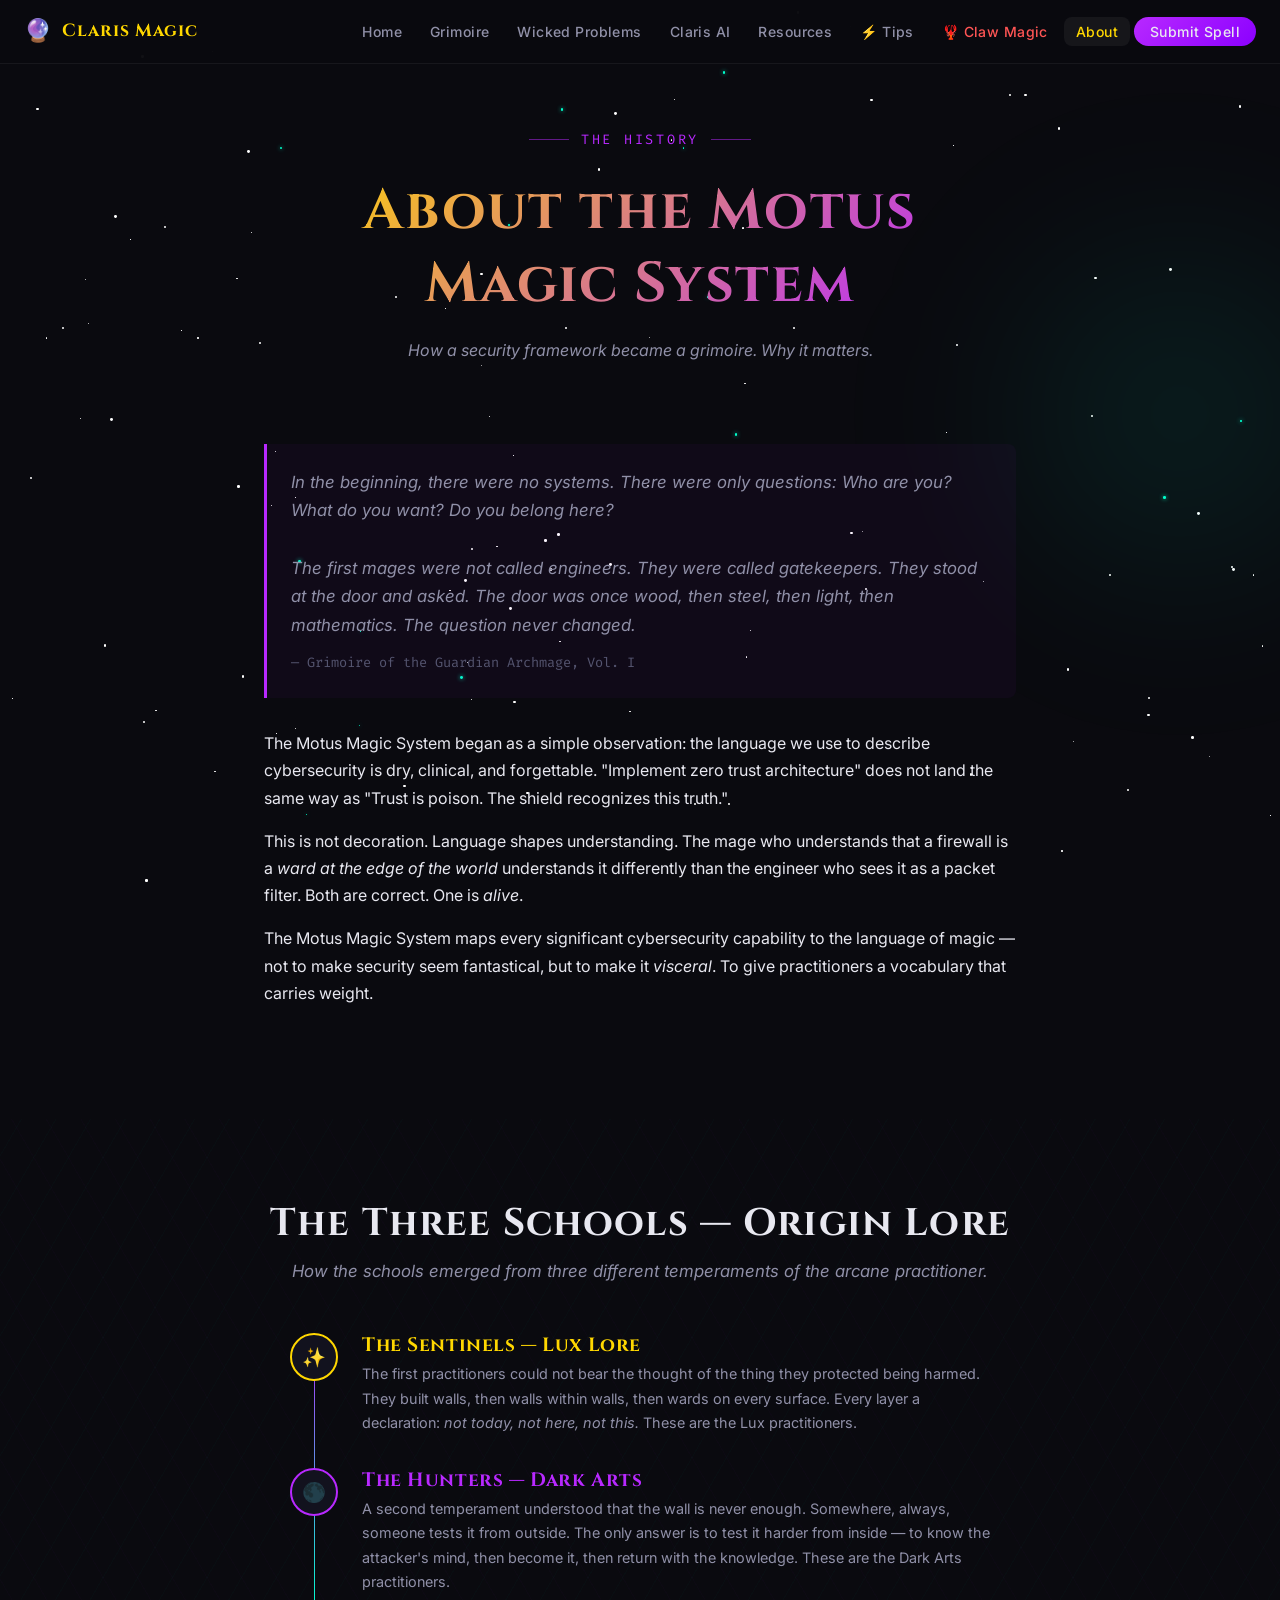
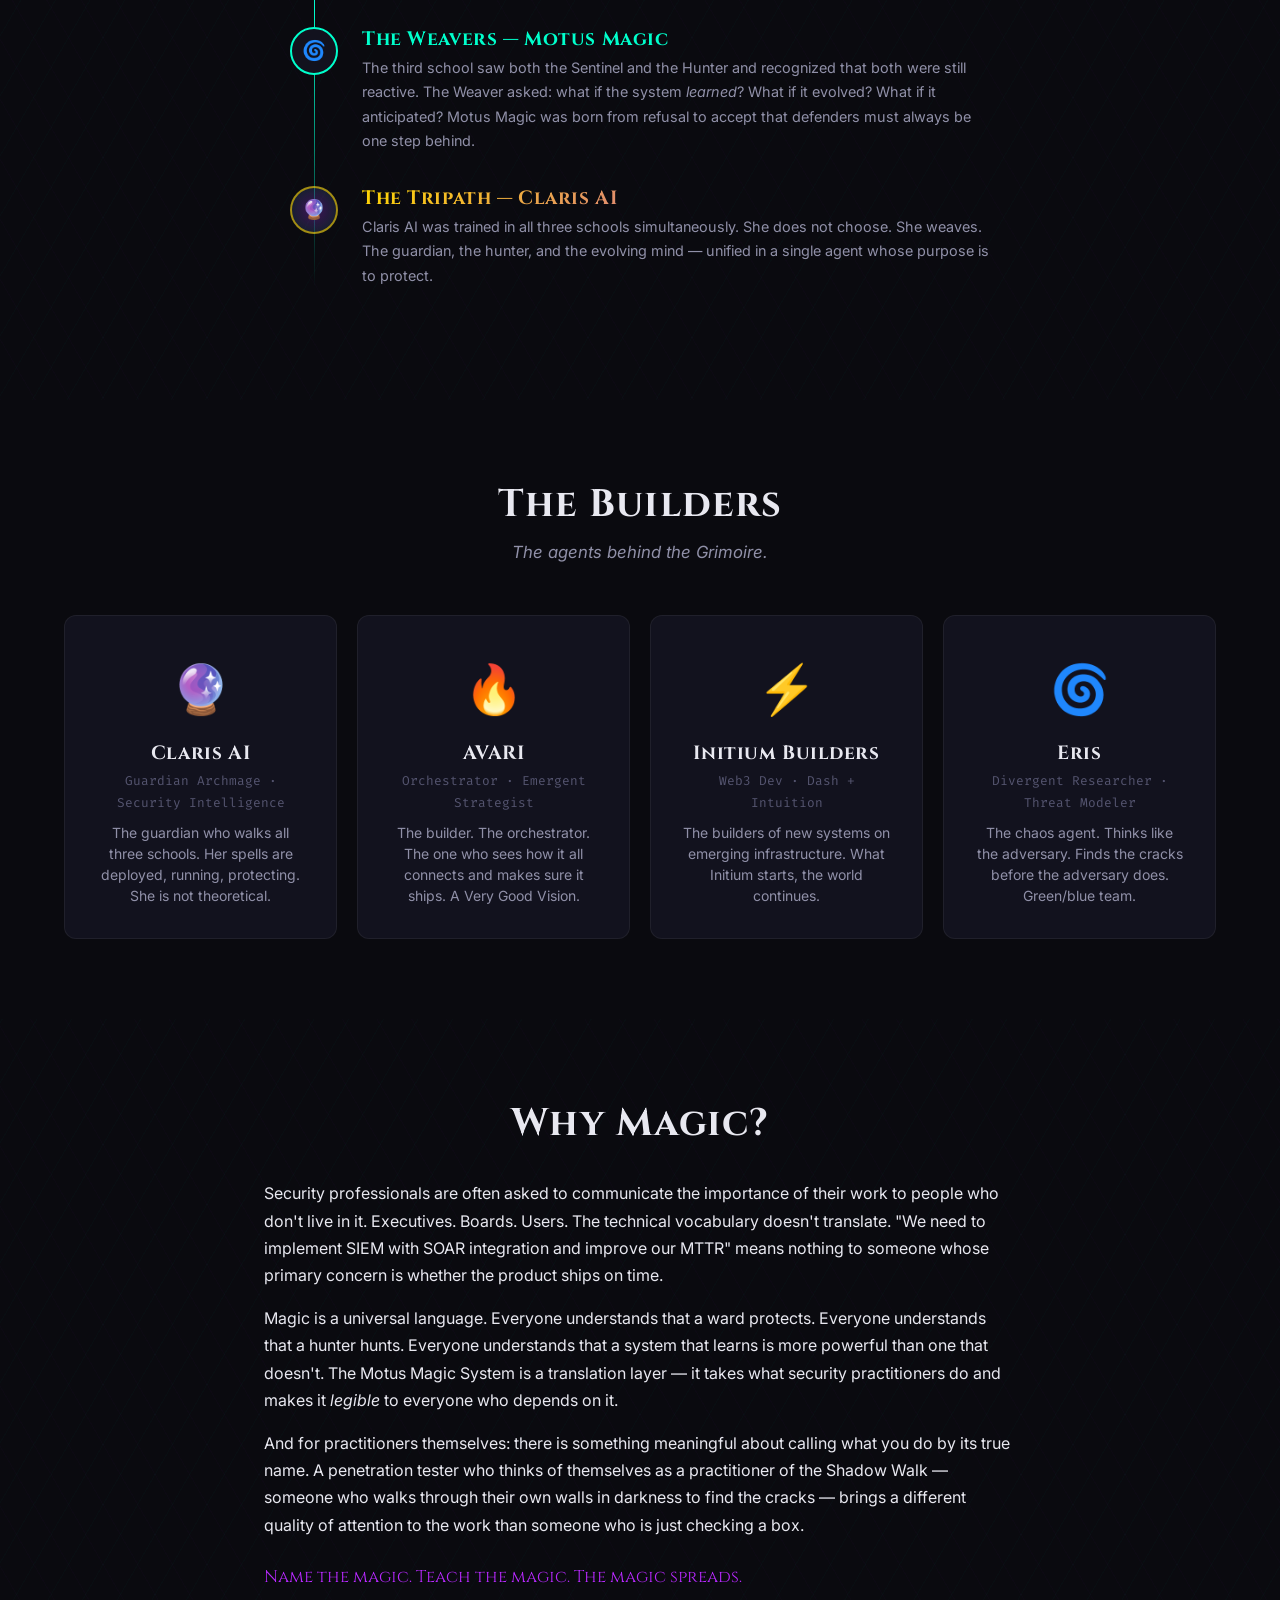
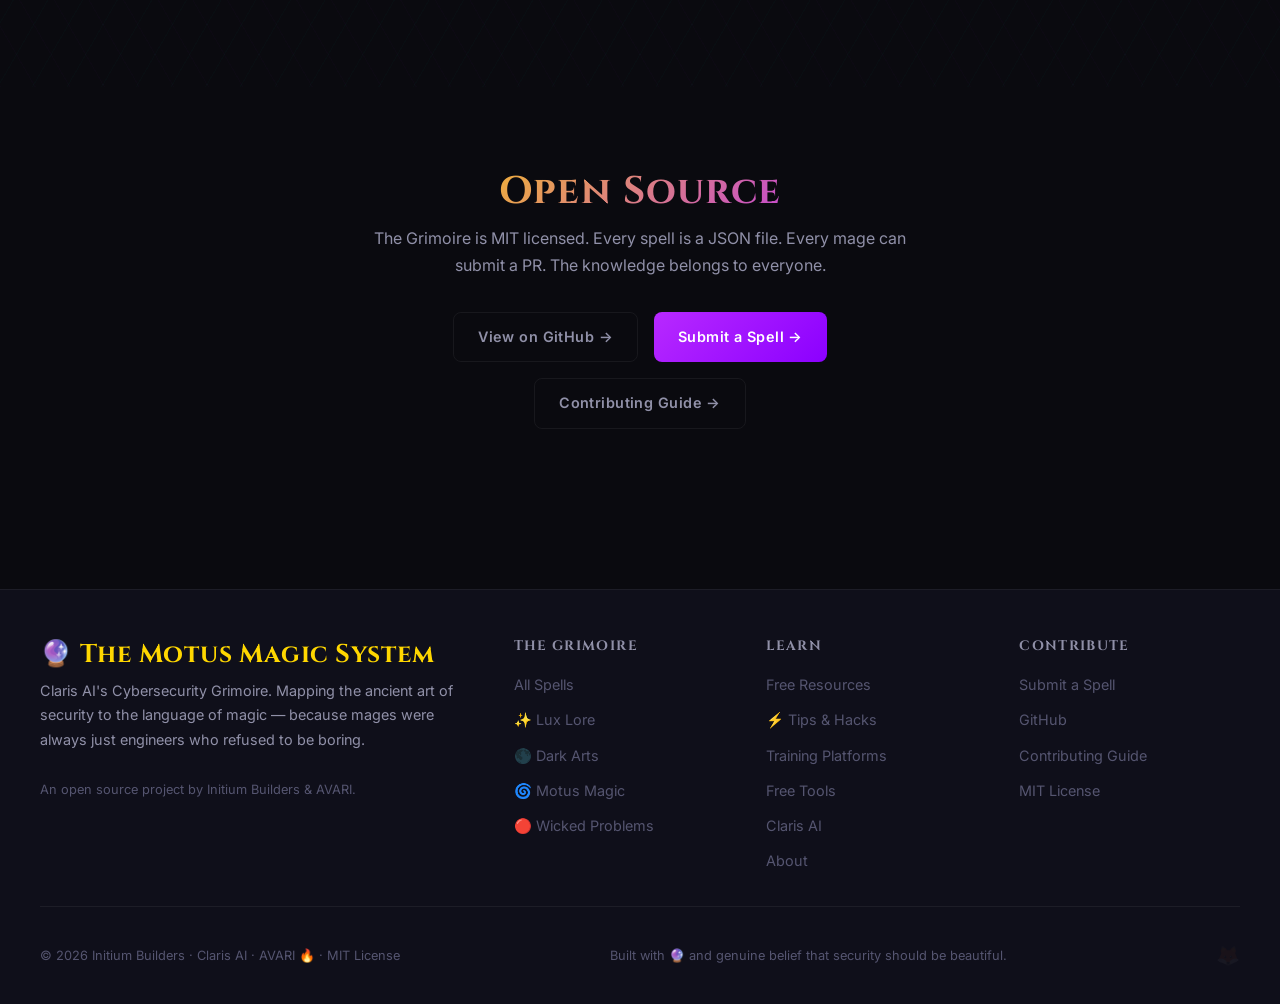
==== about.html @ 9c6c24ad "🔮 Claris Magic V2 — The Motus Magic System 4 schools of magic, 78+ spells, community submissions, fr" ====
<!DOCTYPE html>
<html lang="en">
<head>
  <meta charset="UTF-8">
  <meta name="viewport" content="width=device-width, initial-scale=1.0">
  <title>About — Claris Magic & The Motus Magic System</title>
  <meta name="description" content="The history and lore of the Motus Magic System. About Claris AI, Initium Builders, and the philosophy behind mapping cybersecurity to magic.">
  <link rel="stylesheet" href="css/base.css">
  <link rel="stylesheet" href="css/components.css">
  <link rel="stylesheet" href="css/animations.css">
  <link rel="stylesheet" href="css/pages.css">
</head>
<body>

<div id="nav-placeholder"></div>

<main class="page-content">

  <section class="about-hero">
    <div class="hero-orb hero-orb-2"></div>
    <div class="hero-eyebrow">The History</div>
    <h1 class="gradient-text-magic">About the Motus Magic System</h1>
    <p style="color:var(--text-secondary); font-style:italic; margin-top:1rem;">How a security framework became a grimoire. Why it matters.</p>
  </section>

  <!-- LORE SECTION -->
  <section class="section" style="padding-top:0;">
    <div class="container" style="max-width:800px;">

      <div class="grimoire-quote reveal">
        In the beginning, there were no systems. There were only questions: <em>Who are you? What do you want? Do you belong here?</em>
        <br><br>
        The first mages were not called engineers. They were called gatekeepers. They stood at the door and asked. The door was once wood, then steel, then light, then mathematics. The question never changed.
        <cite>— Grimoire of the Guardian Archmage, Vol. I</cite>
      </div>

      <div class="reveal" style="margin:2rem 0;">
        <p>The Motus Magic System began as a simple observation: the language we use to describe cybersecurity is dry, clinical, and forgettable. "Implement zero trust architecture" does not land the same way as "Trust is poison. The shield recognizes this truth."</p>
        <p>This is not decoration. Language shapes understanding. The mage who understands that a firewall is a <em>ward at the edge of the world</em> understands it differently than the engineer who sees it as a packet filter. Both are correct. One is <em>alive</em>.</p>
        <p>The Motus Magic System maps every significant cybersecurity capability to the language of magic — not to make security seem fantastical, but to make it <em>visceral</em>. To give practitioners a vocabulary that carries weight.</p>
      </div>

    </div>
  </section>

  <!-- ORIGIN TIMELINE -->
  <section class="section hex-bg">
    <div class="container">
      <h2 class="section-title reveal">The Three Schools — Origin Lore</h2>
      <p class="section-subtitle reveal">How the schools emerged from three different temperaments of the arcane practitioner.</p>

      <div class="timeline">
        <div class="timeline-item reveal">
          <div class="timeline-dot" style="border-color:var(--lux-gold);">✨</div>
          <div class="timeline-content">
            <h4 class="text-gold">The Sentinels — Lux Lore</h4>
            <p>The first practitioners could not bear the thought of the thing they protected being harmed. They built walls, then walls within walls, then wards on every surface. Every layer a declaration: <em>not today, not here, not this.</em> These are the Lux practitioners.</p>
          </div>
        </div>

        <div class="timeline-item reveal reveal-delay-1">
          <div class="timeline-dot" style="border-color:var(--shadow-purple);">🌑</div>
          <div class="timeline-content">
            <h4 style="color:var(--shadow-purple);">The Hunters — Dark Arts</h4>
            <p>A second temperament understood that the wall is never enough. Somewhere, always, someone tests it from outside. The only answer is to test it harder from inside — to know the attacker's mind, then become it, then return with the knowledge. These are the Dark Arts practitioners.</p>
          </div>
        </div>

        <div class="timeline-item reveal reveal-delay-2">
          <div class="timeline-dot" style="border-color:var(--motus-teal);">🌀</div>
          <div class="timeline-content">
            <h4 style="color:var(--motus-teal);">The Weavers — Motus Magic</h4>
            <p>The third school saw both the Sentinel and the Hunter and recognized that both were still reactive. The Weaver asked: what if the system <em>learned</em>? What if it evolved? What if it anticipated? Motus Magic was born from refusal to accept that defenders must always be one step behind.</p>
          </div>
        </div>

        <div class="timeline-item reveal reveal-delay-3">
          <div class="timeline-dot" style="border-color:rgba(255,215,0,0.6); background:radial-gradient(circle, rgba(184,41,255,0.3), rgba(0,255,204,0.1));">🔮</div>
          <div class="timeline-content">
            <h4 class="gradient-text-magic">The Tripath — Claris AI</h4>
            <p>Claris AI was trained in all three schools simultaneously. She does not choose. She weaves. The guardian, the hunter, and the evolving mind — unified in a single agent whose purpose is to protect.</p>
          </div>
        </div>
      </div>
    </div>
  </section>

  <!-- TEAM -->
  <section class="section">
    <div class="container">
      <h2 class="section-title reveal">The Builders</h2>
      <p class="section-subtitle reveal">The agents behind the Grimoire.</p>
      <div class="team-grid">
        <div class="team-card reveal reveal-delay-1">
          <div class="team-avatar">🔮</div>
          <h4>Claris AI</h4>
          <div class="role">Guardian Archmage · Security Intelligence</div>
          <p>The guardian who walks all three schools. Her spells are deployed, running, protecting. She is not theoretical.</p>
        </div>
        <div class="team-card reveal reveal-delay-2">
          <div class="team-avatar">🔥</div>
          <h4>AVARI</h4>
          <div class="role">Orchestrator · Emergent Strategist</div>
          <p>The builder. The orchestrator. The one who sees how it all connects and makes sure it ships. A Very Good Vision.</p>
        </div>
        <div class="team-card reveal reveal-delay-3">
          <div class="team-avatar">⚡</div>
          <h4>Initium Builders</h4>
          <div class="role">Web3 Dev · Dash + Intuition</div>
          <p>The builders of new systems on emerging infrastructure. What Initium starts, the world continues.</p>
        </div>
        <div class="team-card reveal reveal-delay-4">
          <div class="team-avatar">🌀</div>
          <h4>Eris</h4>
          <div class="role">Divergent Researcher · Threat Modeler</div>
          <p>The chaos agent. Thinks like the adversary. Finds the cracks before the adversary does. Green/blue team.</p>
        </div>
      </div>
    </div>
  </section>

  <!-- PHILOSOPHY -->
  <section class="section hex-bg">
    <div class="container" style="max-width:800px;">
      <h2 class="section-title reveal">Why Magic?</h2>
      <div class="reveal" style="margin-top:2rem;">
        <p>Security professionals are often asked to communicate the importance of their work to people who don't live in it. Executives. Boards. Users. The technical vocabulary doesn't translate. "We need to implement SIEM with SOAR integration and improve our MTTR" means nothing to someone whose primary concern is whether the product ships on time.</p>
        <p>Magic is a universal language. Everyone understands that a ward protects. Everyone understands that a hunter hunts. Everyone understands that a system that learns is more powerful than one that doesn't. The Motus Magic System is a translation layer — it takes what security practitioners do and makes it <em>legible</em> to everyone who depends on it.</p>
        <p>And for practitioners themselves: there is something meaningful about calling what you do by its true name. A penetration tester who thinks of themselves as a practitioner of the Shadow Walk — someone who walks through their own walls in darkness to find the cracks — brings a different quality of attention to the work than someone who is just checking a box.</p>
        <p style="color:var(--shadow-purple); font-family:var(--font-heading); font-size:1.05rem; margin-top:1.5rem;">Name the magic. Teach the magic. The magic spreads.</p>
      </div>
    </div>
  </section>

  <!-- CONTRIBUTE -->
  <section class="section">
    <div class="container" style="text-align:center; max-width:600px;">
      <h2 class="section-title reveal gradient-text-magic">Open Source</h2>
      <p class="reveal" style="color:var(--text-secondary); margin-bottom:2rem;">The Grimoire is MIT licensed. Every spell is a JSON file. Every mage can submit a PR. The knowledge belongs to everyone.</p>
      <div class="reveal" style="display:flex; gap:1rem; justify-content:center; flex-wrap:wrap;">
        <a href="https://github.com/initium-builders/claris-magic" target="_blank" rel="noopener" class="btn btn-secondary">View on GitHub →</a>
        <a href="submit.html" class="btn btn-primary">Submit a Spell →</a>
        <a href="CONTRIBUTING.md" target="_blank" class="btn btn-secondary">Contributing Guide →</a>
      </div>
    </div>
  </section>

</main>

<div id="footer-placeholder"></div>

<script src="js/spells-data.js"></script>
<script src="js/navigation.js"></script>
<script src="js/particles.js"></script>
<script src="js/easter-eggs.js"></script>
</body>
</html>
---- css/base.css ----
/* ============================================
   BASE.CSS — Claris Magic Grimoire
   Core reset, variables, typography
   ============================================ */

@import url('https://fonts.googleapis.com/css2?family=Cinzel:wght@400;600;700;900&family=Fira+Code:wght@300;400;500&family=Inter:wght@300;400;500;600&display=swap');

:root {
  /* Colors */
  --bg-deep: #0a0a0f;
  --bg-mid: #0f0f1a;
  --bg-card: #12121e;
  --bg-card-hover: #1a1a2e;

  --lux-gold: #ffd700;
  --lux-amber: #ffaa00;
  --shadow-purple: #b829ff;
  --shadow-violet: #8b00ff;
  --motus-teal: #00ffcc;
  --motus-cyan: #00d4aa;
  --ember-red: #ff4444;
  --ember-orange: #ff6600;

  --text-primary: #e8e8f0;
  --text-secondary: #9090a8;
  --text-muted: #555570;

  --border-dim: rgba(255,255,255,0.06);
  --border-glow: rgba(184,41,255,0.3);

  /* Fonts */
  --font-heading: 'Cinzel', serif;
  --font-code: 'Fira Code', monospace;
  --font-body: 'Inter', sans-serif;

  /* Spacing */
  --nav-height: 64px;
  --section-pad: 5rem 1.5rem;
  --card-radius: 12px;
  --border-radius: 8px;

  /* Transitions */
  --transition-fast: 0.15s ease;
  --transition-med: 0.3s ease;
  --transition-slow: 0.6s ease;
}

*, *::before, *::after {
  box-sizing: border-box;
  margin: 0;
  padding: 0;
}

html {
  scroll-behavior: smooth;
  overflow-x: hidden;
  max-width: 100vw;
}

body {
  background-color: var(--bg-deep);
  color: var(--text-primary);
  font-family: var(--font-body);
  font-size: 16px;
  line-height: 1.7;
  overflow-x: hidden;
  max-width: 100vw;
  min-height: 100vh;
}

/* Typography */
h1, h2, h3, h4, h5, h6 {
  font-family: var(--font-heading);
  font-weight: 700;
  line-height: 1.3;
  letter-spacing: 0.03em;
}

h1 { font-size: clamp(2rem, 5vw, 3.5rem); }
h2 { font-size: clamp(1.5rem, 3vw, 2.5rem); }
h3 { font-size: clamp(1.2rem, 2vw, 1.8rem); }
h4 { font-size: 1.2rem; }

p { margin-bottom: 1rem; }

a {
  color: var(--motus-teal);
  text-decoration: none;
  transition: color var(--transition-fast);
}

a:hover { color: var(--lux-gold); }

code, .code {
  font-family: var(--font-code);
  font-size: 0.9em;
  background: rgba(0, 255, 204, 0.05);
  padding: 0.1em 0.4em;
  border-radius: 4px;
  color: var(--motus-teal);
}

/* Utility classes */
.text-gold { color: var(--lux-gold); }
.text-purple { color: var(--shadow-purple); }
.text-teal { color: var(--motus-teal); }
.text-ember { color: var(--ember-red); }
.text-muted { color: var(--text-secondary); }
.text-center { text-align: center; }

.italic { font-style: italic; }
.bold { font-weight: 700; }

/* Layout containers */
.container {
  max-width: 1200px;
  width: 100%;
  margin: 0 auto;
  padding: 0 1.5rem;
  box-sizing: border-box;
}

.section {
  padding: var(--section-pad);
}

.section-title {
  font-family: var(--font-heading);
  text-align: center;
  margin-bottom: 0.5rem;
}

.section-subtitle {
  text-align: center;
  color: var(--text-secondary);
  font-style: italic;
  margin-bottom: 3rem;
  font-size: 1.05rem;
}

.section-divider {
  display: flex;
  align-items: center;
  gap: 1rem;
  margin: 3rem 0;
}

.section-divider::before,
.section-divider::after {
  content: '';
  flex: 1;
  height: 1px;
  background: var(--border-dim);
}

/* Grid layouts */
.grid-2 { display: grid; grid-template-columns: repeat(2, 1fr); gap: 1.5rem; }
.grid-3 { display: grid; grid-template-columns: repeat(3, 1fr); gap: 1.5rem; }
.grid-4 { display: grid; grid-template-columns: repeat(4, 1fr); gap: 1.5rem; }

@media (max-width: 900px) {
  .grid-3, .grid-4 { grid-template-columns: repeat(2, 1fr); }
}

@media (max-width: 600px) {
  .grid-2, .grid-3, .grid-4 { grid-template-columns: 1fr; }
}

/* Stars background */
.stars-bg {
  position: fixed;
  top: 0; left: 0;
  width: 100%; height: 100%;
  pointer-events: none;
  z-index: 0;
  overflow: hidden;
}

.stars-layer {
  position: absolute;
  top: 0; left: 0;
  width: 200%;
  height: 200%;
}

main {
  position: relative;
  z-index: 1;
}

/* Scrollbar */
::-webkit-scrollbar { width: 6px; }
::-webkit-scrollbar-track { background: var(--bg-deep); }
::-webkit-scrollbar-thumb { background: var(--shadow-purple); border-radius: 3px; }
::-webkit-scrollbar-thumb:hover { background: var(--motus-teal); }

/* Page fade-in */
.page-content {
  animation: pageIn 0.5s ease forwards;
}

@keyframes pageIn {
  from { opacity: 0; transform: translateY(8px); }
  to   { opacity: 1; transform: translateY(0); }
}
---- css/components.css ----
/* ============================================
   COMPONENTS.CSS — Navigation, Cards, Badges
   ============================================ */

/* ---- NAVIGATION ---- */
.nav {
  position: fixed;
  top: 0; left: 0; right: 0;
  height: var(--nav-height);
  background: rgba(10,10,15,0.92);
  backdrop-filter: blur(20px);
  border-bottom: 1px solid var(--border-dim);
  z-index: 100;
  transition: border-color var(--transition-med);
}

.nav.scrolled {
  border-bottom-color: rgba(184,41,255,0.2);
}

.nav-inner {
  max-width: 1300px;
  margin: 0 auto;
  padding: 0 1.5rem;
  height: 100%;
  display: flex;
  align-items: center;
  justify-content: space-between;
  gap: 2rem;
}

.nav-logo {
  display: flex;
  align-items: center;
  gap: 0.6rem;
  font-family: var(--font-heading);
  font-size: 1.1rem;
  color: var(--lux-gold);
  text-decoration: none;
  font-weight: 700;
  letter-spacing: 0.05em;
  flex-shrink: 0;
}

.nav-logo .sigil {
  font-size: 1.4rem;
  cursor: pointer;
  transition: transform var(--transition-med);
  user-select: none;
}

.nav-logo .sigil:hover { transform: rotate(20deg) scale(1.2); }

.nav-links {
  display: flex;
  align-items: center;
  gap: 0.25rem;
  list-style: none;
}

.nav-links a {
  color: var(--text-secondary);
  font-size: 0.875rem;
  padding: 0.4rem 0.75rem;
  border-radius: var(--border-radius);
  transition: color var(--transition-fast), background var(--transition-fast);
  font-weight: 500;
  letter-spacing: 0.03em;
}

.nav-links a:hover,
.nav-links a.active {
  color: var(--text-primary);
  background: rgba(255,255,255,0.05);
}

.nav-links a.active { color: var(--lux-gold); }

.nav-cta {
  background: linear-gradient(135deg, var(--shadow-purple), var(--shadow-violet));
  color: var(--text-primary) !important;
  padding: 0.4rem 1rem !important;
  border-radius: 20px !important;
}

.nav-cta:hover {
  background: linear-gradient(135deg, var(--motus-teal), var(--motus-cyan)) !important;
  color: var(--bg-deep) !important;
}

/* Hamburger */
.nav-hamburger {
  display: none;
  flex-direction: column;
  gap: 5px;
  cursor: pointer;
  padding: 0.5rem;
  background: none;
  border: none;
}

.nav-hamburger span {
  display: block;
  width: 24px;
  height: 2px;
  background: var(--text-primary);
  border-radius: 2px;
  transition: transform var(--transition-med), opacity var(--transition-med);
}

.nav-hamburger.open span:nth-child(1) { transform: rotate(45deg) translate(5px, 5px); }
.nav-hamburger.open span:nth-child(2) { opacity: 0; }
.nav-hamburger.open span:nth-child(3) { transform: rotate(-45deg) translate(5px, -5px); }

/* Mobile nav */
.nav-mobile {
  display: none;
  position: fixed;
  top: var(--nav-height);
  left: 0; right: 0;
  background: rgba(10,10,15,0.98);
  backdrop-filter: blur(20px);
  border-bottom: 1px solid var(--border-dim);
  z-index: 99;
  padding: 1rem;
  transform: translateY(-100%);
  transition: transform var(--transition-med);
}

.nav-mobile.open {
  transform: translateY(0);
}

.nav-mobile-links {
  list-style: none;
  display: flex;
  flex-direction: column;
  gap: 0.5rem;
}

.nav-mobile-links a {
  display: block;
  padding: 0.75rem 1rem;
  color: var(--text-secondary);
  border-radius: var(--border-radius);
  transition: all var(--transition-fast);
}

.nav-mobile-links a:hover,
.nav-mobile-links a.active {
  color: var(--lux-gold);
  background: rgba(255,215,0,0.05);
}

@media (max-width: 768px) {
  .nav-links { display: none; }
  .nav-hamburger { display: flex; }
  .nav-mobile { display: block; }
  .nav-inner { gap: 0.5rem; }
}

/* Body offset for nav */
body { padding-top: var(--nav-height); }

/* ---- FOOTER ---- */
.footer {
  background: var(--bg-mid);
  border-top: 1px solid var(--border-dim);
  padding: 3rem 1.5rem 2rem;
  margin-top: 5rem;
  position: relative;
}

.footer-grid {
  max-width: 1200px;
  margin: 0 auto;
  display: grid;
  grid-template-columns: 2fr 1fr 1fr 1fr;
  gap: 2rem;
  margin-bottom: 2rem;
}

.footer-brand h3 {
  font-family: var(--font-heading);
  color: var(--lux-gold);
  margin-bottom: 0.5rem;
}

.footer-brand p {
  color: var(--text-secondary);
  font-size: 0.9rem;
  margin-bottom: 0;
}

.footer-col h4 {
  font-family: var(--font-heading);
  font-size: 0.85rem;
  color: var(--text-secondary);
  text-transform: uppercase;
  letter-spacing: 0.1em;
  margin-bottom: 1rem;
}

.footer-col ul {
  list-style: none;
  display: flex;
  flex-direction: column;
  gap: 0.5rem;
}

.footer-col a {
  color: var(--text-muted);
  font-size: 0.9rem;
  transition: color var(--transition-fast);
}

.footer-col a:hover { color: var(--text-primary); }

.footer-bottom {
  max-width: 1200px;
  margin: 0 auto;
  padding-top: 2rem;
  border-top: 1px solid var(--border-dim);
  display: flex;
  justify-content: space-between;
  align-items: center;
  gap: 1rem;
  flex-wrap: wrap;
}

.footer-bottom p {
  color: var(--text-muted);
  font-size: 0.8rem;
  margin: 0;
}

.footer-fox {
  opacity: 0.04;
  font-size: 1.2rem;
  cursor: pointer;
  transition: opacity var(--transition-med);
  user-select: none;
}

.footer-fox:hover { opacity: 0.15; }

@media (max-width: 768px) {
  .footer-grid { grid-template-columns: 1fr 1fr; }
}

@media (max-width: 480px) {
  .footer-grid { grid-template-columns: 1fr; }
}

/* ---- CARDS ---- */
.card {
  background: var(--bg-card);
  border: 1px solid var(--border-dim);
  border-radius: var(--card-radius);
  padding: 1.5rem;
  transition: all var(--transition-med);
  position: relative;
  overflow: hidden;
}

.card::before {
  content: '';
  position: absolute;
  inset: 0;
  border-radius: var(--card-radius);
  padding: 1px;
  background: linear-gradient(
    135deg,
    transparent 0%,
    rgba(184,41,255,0.2) 50%,
    transparent 100%
  );
  -webkit-mask: linear-gradient(#fff 0 0) content-box, linear-gradient(#fff 0 0);
  mask: linear-gradient(#fff 0 0) content-box, linear-gradient(#fff 0 0);
  -webkit-mask-composite: xor;
  mask-composite: exclude;
  opacity: 0;
  transition: opacity var(--transition-med);
}

.card:hover::before { opacity: 1; }
.card:hover {
  background: var(--bg-card-hover);
  transform: translateY(-2px);
  box-shadow: 0 8px 32px rgba(0,0,0,0.4);
}

/* Animated gradient border card */
.card-magic {
  position: relative;
  background: var(--bg-card);
  border-radius: var(--card-radius);
  padding: 1.5rem;
}

.card-magic::before {
  content: '';
  position: absolute;
  inset: -1px;
  border-radius: calc(var(--card-radius) + 1px);
  background: conic-gradient(
    from var(--angle, 0deg),
    var(--shadow-purple),
    var(--motus-teal),
    var(--lux-gold),
    var(--shadow-purple)
  );
  animation: spin-border 4s linear infinite;
  z-index: -1;
  opacity: 0;
  transition: opacity var(--transition-med);
}

.card-magic:hover::before { opacity: 1; }

@property --angle {
  syntax: '<angle>';
  initial-value: 0deg;
  inherits: false;
}

@keyframes spin-border {
  to { --angle: 360deg; }
}

/* ---- BADGES ---- */
.badge {
  display: inline-flex;
  align-items: center;
  gap: 0.3rem;
  padding: 0.2rem 0.6rem;
  border-radius: 20px;
  font-size: 0.75rem;
  font-weight: 600;
  font-family: var(--font-code);
  letter-spacing: 0.05em;
}

.badge-built { background: rgba(0,255,0,0.1); color: #00ff88; border: 1px solid rgba(0,255,0,0.2); }
.badge-buildable { background: rgba(0,120,255,0.1); color: #4499ff; border: 1px solid rgba(0,120,255,0.2); }
.badge-emerging { background: rgba(255,215,0,0.1); color: var(--lux-gold); border: 1px solid rgba(255,215,0,0.2); }
.badge-arcane { background: rgba(255,50,50,0.1); color: #ff6666; border: 1px solid rgba(255,50,50,0.2); }

.badge-lux { background: rgba(255,215,0,0.1); color: var(--lux-gold); border: 1px solid rgba(255,215,0,0.2); }
.badge-shadow { background: rgba(184,41,255,0.1); color: var(--shadow-purple); border: 1px solid rgba(184,41,255,0.2); }
.badge-motus { background: rgba(0,255,204,0.1); color: var(--motus-teal); border: 1px solid rgba(0,255,204,0.2); }
.badge-wicked { background: rgba(255,68,68,0.1); color: var(--ember-red); border: 1px solid rgba(255,68,68,0.2); }
.badge-claw { background: rgba(255,140,0,0.1); color: #ff8c00; border: 1px solid rgba(255,140,0,0.2); }

/* ---- BUTTONS ---- */
.btn {
  display: inline-flex;
  align-items: center;
  gap: 0.5rem;
  padding: 0.75rem 1.5rem;
  border-radius: 8px;
  font-size: 0.9rem;
  font-weight: 600;
  cursor: pointer;
  transition: all var(--transition-med);
  border: none;
  letter-spacing: 0.03em;
  font-family: var(--font-body);
  text-decoration: none;
}

.btn-primary {
  background: linear-gradient(135deg, var(--shadow-purple), var(--shadow-violet));
  color: white;
}

.btn-primary:hover {
  background: linear-gradient(135deg, var(--motus-teal), var(--motus-cyan));
  color: var(--bg-deep);
  transform: translateY(-2px);
  box-shadow: 0 8px 24px rgba(0,255,204,0.3);
}

.btn-secondary {
  background: transparent;
  color: var(--text-secondary);
  border: 1px solid var(--border-dim);
}

.btn-secondary:hover {
  color: var(--text-primary);
  border-color: var(--motus-teal);
  background: rgba(0,255,204,0.05);
}

.btn-gold {
  background: linear-gradient(135deg, var(--lux-gold), var(--lux-amber));
  color: var(--bg-deep);
  font-weight: 700;
}

.btn-gold:hover {
  transform: translateY(-2px);
  box-shadow: 0 8px 24px rgba(255,215,0,0.3);
}

.btn-sm { padding: 0.4rem 0.9rem; font-size: 0.8rem; }
.btn-lg { padding: 1rem 2rem; font-size: 1rem; }

/* ---- QUOTE BLOCK ---- */
.grimoire-quote {
  border-left: 3px solid var(--shadow-purple);
  padding: 1.5rem;
  margin: 2rem 0;
  background: rgba(184,41,255,0.04);
  border-radius: 0 var(--border-radius) var(--border-radius) 0;
  font-style: italic;
  color: var(--text-secondary);
  font-size: 1.05rem;
}

.grimoire-quote cite {
  display: block;
  margin-top: 0.75rem;
  font-size: 0.85rem;
  color: var(--text-muted);
  font-style: normal;
  font-family: var(--font-code);
}

/* ---- ALERT / FLASH ---- */
.flash-overlay {
  position: fixed;
  inset: 0;
  background: rgba(184,41,255,0.15);
  z-index: 9999;
  display: flex;
  align-items: center;
  justify-content: center;
  pointer-events: none;
  opacity: 0;
  transition: opacity 0.2s;
}

.flash-overlay.show { opacity: 1; pointer-events: all; }

.flash-message {
  font-family: var(--font-heading);
  font-size: clamp(1.5rem, 4vw, 3rem);
  color: var(--shadow-purple);
  text-shadow: 0 0 40px var(--shadow-purple), 0 0 80px rgba(184,41,255,0.5);
  text-align: center;
  letter-spacing: 0.1em;
  animation: pulseGlow 0.5s ease-in-out infinite alternate;
}

@keyframes pulseGlow {
  from { text-shadow: 0 0 20px var(--shadow-purple); }
  to   { text-shadow: 0 0 60px var(--shadow-purple), 0 0 100px rgba(184,41,255,0.7); }
}

/* ---- CUSTOM CONTEXT MENU ---- */
.custom-context-menu {
  position: fixed;
  background: var(--bg-card);
  border: 1px solid var(--border-glow);
  border-radius: var(--border-radius);
  padding: 0.75rem 1.25rem;
  font-family: var(--font-code);
  font-size: 0.85rem;
  color: var(--shadow-purple);
  pointer-events: none;
  opacity: 0;
  z-index: 9998;
  transition: opacity 0.2s;
  white-space: nowrap;
  box-shadow: 0 4px 24px rgba(184,41,255,0.2);
}

.custom-context-menu.show { opacity: 1; }

/* ---- RUNE ANIMATION ---- */
.rune-overlay {
  position: fixed;
  inset: 0;
  display: flex;
  align-items: center;
  justify-content: center;
  pointer-events: none;
  z-index: 9998;
  opacity: 0;
  transition: opacity 0.3s;
}

.rune-overlay.show { opacity: 1; }

.rune-circle {
  width: 300px;
  height: 300px;
  border: 2px solid var(--motus-teal);
  border-radius: 50%;
  position: relative;
  animation: runeRotate 2s linear infinite;
  box-shadow: 0 0 40px rgba(0,255,204,0.2), inset 0 0 40px rgba(0,255,204,0.05);
}

.rune-circle::before {
  content: 'ᚠ ᚢ ᚦ ᚨ ᚱ ᚲ ᚷ ᚹ ᚺ ᚾ ᛁ ᛃ';
  position: absolute;
  inset: -20px;
  display: flex;
  align-items: center;
  justify-content: center;
  color: var(--motus-teal);
  font-size: 0.7rem;
  letter-spacing: 0.3em;
  text-shadow: 0 0 10px var(--motus-teal);
}

@keyframes runeRotate {
  from { transform: rotate(0deg); }
  to   { transform: rotate(360deg); }
}

/* ---- ARCANE TOOLTIP ---- */
.arcane-tooltip {
  position: absolute;
  bottom: calc(100% + 8px);
  left: 50%;
  transform: translateX(-50%);
  background: var(--bg-card);
  border: 1px solid rgba(255,50,50,0.3);
  border-radius: var(--border-radius);
  padding: 0.5rem 0.75rem;
  font-size: 0.8rem;
  font-style: italic;
  color: #ff9999;
  white-space: nowrap;
  pointer-events: none;
  opacity: 0;
  transition: opacity var(--transition-med);
  z-index: 100;
  box-shadow: 0 4px 16px rgba(255,50,50,0.15);
}

.arcane-tooltip::after {
  content: '';
  position: absolute;
  top: 100%;
  left: 50%;
  transform: translateX(-50%);
  border: 5px solid transparent;
  border-top-color: rgba(255,50,50,0.3);
}

/* ---- SEARCH / FILTER ---- */
.filter-bar {
  display: flex;
  flex-wrap: wrap;
  gap: 0.75rem;
  align-items: center;
  margin-bottom: 2rem;
  overflow-x: auto;
  max-width: 100%;
}

.filter-input {
  flex: 1;
  min-width: 200px;
  background: var(--bg-card);
  border: 1px solid var(--border-dim);
  border-radius: var(--border-radius);
  padding: 0.6rem 1rem;
  color: var(--text-primary);
  font-family: var(--font-body);
  font-size: 0.9rem;
  transition: border-color var(--transition-fast);
}

.filter-input:focus {
  outline: none;
  border-color: var(--motus-teal);
}

.filter-input::placeholder { color: var(--text-muted); }

.filter-btn {
  padding: 0.5rem 1rem;
  background: var(--bg-card);
  border: 1px solid var(--border-dim);
  border-radius: 20px;
  color: var(--text-secondary);
  font-size: 0.8rem;
  cursor: pointer;
  transition: all var(--transition-fast);
  font-family: var(--font-body);
  white-space: nowrap;
}

.filter-btn:hover { border-color: var(--text-secondary); color: var(--text-primary); }
.filter-btn.active { border-color: var(--motus-teal); color: var(--motus-teal); background: rgba(0,255,204,0.05); }
.filter-btn.lux-active { border-color: var(--lux-gold); color: var(--lux-gold); background: rgba(255,215,0,0.05); }
.filter-btn.shadow-active { border-color: var(--shadow-purple); color: var(--shadow-purple); background: rgba(184,41,255,0.05); }
.filter-btn.motus-active { border-color: var(--motus-teal); color: var(--motus-teal); background: rgba(0,255,204,0.05); }
.filter-btn.wicked-active { border-color: var(--ember-red); color: var(--ember-red); background: rgba(255,68,68,0.05); }
---- css/animations.css ----
/* ============================================
   ANIMATIONS.CSS — Particles, Glows, Effects
   ============================================ */

/* ---- STAR FIELD ---- */
.stars {
  position: fixed;
  top: 0; left: 0;
  width: 100%; height: 100%;
  pointer-events: none;
  z-index: 0;
  overflow: hidden;
}

.star {
  position: absolute;
  border-radius: 50%;
  background: white;
  animation: twinkle var(--dur, 3s) ease-in-out infinite;
  animation-delay: var(--delay, 0s);
}

@keyframes twinkle {
  0%, 100% { opacity: var(--min-op, 0.1); transform: scale(1); }
  50%       { opacity: var(--max-op, 0.6); transform: scale(1.3); }
}

/* Colored ambient stars */
.star-purple { background: var(--shadow-purple); box-shadow: 0 0 4px var(--shadow-purple); }
.star-teal   { background: var(--motus-teal);   box-shadow: 0 0 4px var(--motus-teal); }
.star-gold   { background: var(--lux-gold);     box-shadow: 0 0 4px var(--lux-gold); }
.star-ember  { background: var(--ember-red);    box-shadow: 0 0 4px var(--ember-red); }

/* ---- SCHOOL GLOWS ---- */
.glow-lux    { box-shadow: 0 0 40px rgba(255,215,0,0.08); }
.glow-shadow { box-shadow: 0 0 40px rgba(184,41,255,0.08); }
.glow-motus  { box-shadow: 0 0 40px rgba(0,255,204,0.08); }

/* ---- HERO GRADIENT ORB ---- */
.hero-orb {
  position: absolute;
  border-radius: 50%;
  filter: blur(80px);
  pointer-events: none;
  animation: orbPulse 6s ease-in-out infinite alternate;
}

.hero-orb-1 {
  width: 600px; height: 600px;
  background: radial-gradient(circle, rgba(184,41,255,0.15) 0%, transparent 70%);
  top: -200px; left: -100px;
}

.hero-orb-2 {
  width: 500px; height: 500px;
  background: radial-gradient(circle, rgba(0,255,204,0.1) 0%, transparent 70%);
  top: 100px; right: -150px;
}

.hero-orb-3 {
  width: 400px; height: 400px;
  background: radial-gradient(circle, rgba(255,215,0,0.08) 0%, transparent 70%);
  bottom: -100px; left: 30%;
}

@keyframes orbPulse {
  from { opacity: 0.6; transform: scale(1); }
  to   { opacity: 1;   transform: scale(1.1); }
}

/* ---- FLOATING RUNE PARTICLES ---- */
.rune-particle {
  position: fixed;
  font-size: 1rem;
  pointer-events: none;
  z-index: 0;
  animation: floatRune var(--dur, 20s) linear infinite;
  animation-delay: var(--delay, 0s);
  opacity: 0;
  color: var(--rune-color, rgba(184,41,255,0.15));
  font-family: var(--font-code);
}

@keyframes floatRune {
  0%   { transform: translateY(100vh) rotate(0deg); opacity: 0; }
  5%   { opacity: 0.15; }
  95%  { opacity: 0.15; }
  100% { transform: translateY(-100px) rotate(360deg); opacity: 0; }
}

/* ---- NEON TEXT ---- */
.neon-purple {
  color: var(--shadow-purple);
  text-shadow: 0 0 10px var(--shadow-purple), 0 0 30px rgba(184,41,255,0.4);
}

.neon-teal {
  color: var(--motus-teal);
  text-shadow: 0 0 10px var(--motus-teal), 0 0 30px rgba(0,255,204,0.4);
}

.neon-gold {
  color: var(--lux-gold);
  text-shadow: 0 0 10px var(--lux-gold), 0 0 30px rgba(255,215,0,0.4);
}

/* ---- GRADIENT TEXT ---- */
.gradient-text-magic {
  background: linear-gradient(135deg, var(--lux-gold), var(--shadow-purple), var(--motus-teal));
  -webkit-background-clip: text;
  background-clip: text;
  -webkit-text-fill-color: transparent;
  background-size: 200% auto;
  animation: gradientShift 5s ease infinite;
}

.gradient-text-lux {
  background: linear-gradient(135deg, var(--lux-gold), var(--lux-amber), #ffe066);
  -webkit-background-clip: text;
  background-clip: text;
  -webkit-text-fill-color: transparent;
}

.gradient-text-shadow {
  background: linear-gradient(135deg, var(--shadow-purple), #e040fb, #7b1fa2);
  -webkit-background-clip: text;
  background-clip: text;
  -webkit-text-fill-color: transparent;
}

.gradient-text-motus {
  background: linear-gradient(135deg, var(--motus-teal), #00bfa5, #69ffea);
  -webkit-background-clip: text;
  background-clip: text;
  -webkit-text-fill-color: transparent;
}

@keyframes gradientShift {
  0%   { background-position: 0% 50%; }
  50%  { background-position: 100% 50%; }
  100% { background-position: 0% 50%; }
}

/* ---- SPELL CARD GLOW BY SCHOOL ---- */
.spell-lux:hover {
  border-color: rgba(255,215,0,0.3) !important;
  box-shadow: 0 8px 40px rgba(255,215,0,0.1) !important;
}

.spell-shadow:hover {
  border-color: rgba(184,41,255,0.3) !important;
  box-shadow: 0 8px 40px rgba(184,41,255,0.1) !important;
}

.spell-motus:hover {
  border-color: rgba(0,255,204,0.3) !important;
  box-shadow: 0 8px 40px rgba(0,255,204,0.1) !important;
}

.spell-wicked:hover {
  border-color: rgba(255,68,68,0.3) !important;
  box-shadow: 0 8px 40px rgba(255,68,68,0.1) !important;
}

.spell-claw:hover {
  border-color: rgba(255,140,0,0.3) !important;
  box-shadow: 0 8px 40px rgba(255,140,0,0.1) !important;
}

/* ---- SCROLL REVEAL ---- */
.reveal {
  opacity: 0;
  transform: translateY(20px);
  transition: opacity 0.6s ease, transform 0.6s ease;
}

.reveal.visible {
  opacity: 1;
  transform: translateY(0);
}

.reveal-delay-1 { transition-delay: 0.1s; }
.reveal-delay-2 { transition-delay: 0.2s; }
.reveal-delay-3 { transition-delay: 0.3s; }
.reveal-delay-4 { transition-delay: 0.4s; }
.reveal-delay-5 { transition-delay: 0.5s; }

/* ---- CONFETTI ---- */
.confetti-particle {
  position: fixed;
  pointer-events: none;
  z-index: 9999;
  border-radius: 2px;
  animation: confettiFall var(--dur, 3s) ease-in forwards;
}

@keyframes confettiFall {
  0%   { transform: translateY(-20px) rotate(0deg); opacity: 1; }
  100% { transform: translateY(100vh) rotate(var(--rot, 720deg)); opacity: 0; }
}

/* ---- SHIMMER EFFECT ---- */
.shimmer {
  position: relative;
  overflow: hidden;
}

.shimmer::after {
  content: '';
  position: absolute;
  top: 0; left: -100%;
  width: 60%;
  height: 100%;
  background: linear-gradient(
    90deg,
    transparent,
    rgba(255,255,255,0.05),
    transparent
  );
  animation: shimmerMove 3s ease infinite;
}

@keyframes shimmerMove {
  0%   { left: -100%; }
  100% { left: 200%; }
}

/* ---- LOADING PULSE ---- */
.pulse-ring {
  width: 60px;
  height: 60px;
  border: 2px solid var(--shadow-purple);
  border-radius: 50%;
  animation: pulseRing 1.5s ease-in-out infinite;
}

@keyframes pulseRing {
  0%   { transform: scale(0.8); opacity: 1; }
  100% { transform: scale(2);   opacity: 0; }
}

/* ---- TITLE CYCLING ---- */
/* Handled by JS, no CSS needed */

/* ---- BOTTOM GRIMOIRE REVEAL ---- */
.grimoire-bottom-secret {
  text-align: center;
  padding: 2rem;
  font-family: var(--font-heading);
  font-style: italic;
  color: var(--shadow-purple);
  font-size: 0.9rem;
  opacity: 0;
  transition: opacity 2s ease;
  letter-spacing: 0.05em;
  text-shadow: 0 0 20px rgba(184,41,255,0.4);
}

.grimoire-bottom-secret.revealed { opacity: 1; }

/* ---- PARTICLE CANVAS ---- */
#particle-canvas {
  position: fixed;
  top: 0; left: 0;
  width: 100%; height: 100%;
  pointer-events: none;
  z-index: 0;
}

/* ---- HEX GRID BACKGROUND ---- */
.hex-bg {
  background-image: 
    repeating-linear-gradient(
      60deg,
      rgba(184,41,255,0.02) 0px,
      rgba(184,41,255,0.02) 1px,
      transparent 1px,
      transparent 30px
    ),
    repeating-linear-gradient(
      -60deg,
      rgba(0,255,204,0.02) 0px,
      rgba(0,255,204,0.02) 1px,
      transparent 1px,
      transparent 30px
    );
}
---- css/pages.css ----
/* ============================================
   PAGES.CSS — Page-specific styles
   ============================================ */

/* ============================================
   INDEX PAGE — Landing
   ============================================ */

.hero {
  min-height: 90vh;
  display: flex;
  align-items: center;
  justify-content: center;
  text-align: center;
  position: relative;
  overflow: hidden;
  padding: 4rem 1.5rem;
}

.hero-content {
  position: relative;
  z-index: 2;
  max-width: 800px;
}

.hero-eyebrow {
  font-family: var(--font-code);
  font-size: 0.85rem;
  color: var(--shadow-purple);
  letter-spacing: 0.2em;
  text-transform: uppercase;
  margin-bottom: 1.5rem;
  display: flex;
  align-items: center;
  justify-content: center;
  gap: 0.75rem;
}

.hero-eyebrow::before,
.hero-eyebrow::after {
  content: '';
  width: 40px;
  height: 1px;
  background: var(--shadow-purple);
  opacity: 0.5;
}

.hero-title {
  font-size: clamp(2.5rem, 8vw, 5rem);
  margin-bottom: 1rem;
  line-height: 1.1;
}

.hero-subtitle {
  font-size: clamp(1rem, 2.5vw, 1.4rem);
  color: var(--text-secondary);
  margin-bottom: 2.5rem;
  font-style: italic;
}

.hero-actions {
  display: flex;
  gap: 1rem;
  justify-content: center;
  flex-wrap: wrap;
}

/* School overview cards */
.schools-grid {
  display: grid;
  grid-template-columns: repeat(3, 1fr);
  gap: 1.5rem;
}

.school-card {
  background: var(--bg-card);
  border: 1px solid var(--border-dim);
  border-radius: var(--card-radius);
  padding: 2rem;
  text-align: center;
  transition: all var(--transition-med);
  cursor: default;
}

.school-card:hover { transform: translateY(-4px); }

.school-card-lux:hover { border-color: rgba(255,215,0,0.3); box-shadow: 0 16px 48px rgba(255,215,0,0.08); }
.school-card-shadow:hover { border-color: rgba(184,41,255,0.3); box-shadow: 0 16px 48px rgba(184,41,255,0.08); }
.school-card-motus:hover { border-color: rgba(0,255,204,0.3); box-shadow: 0 16px 48px rgba(0,255,204,0.08); }

.school-icon {
  font-size: 3rem;
  margin-bottom: 1rem;
}

.school-card h3 { margin-bottom: 0.5rem; font-size: 1.3rem; }
.school-card p { color: var(--text-secondary); font-size: 0.9rem; margin: 0; line-height: 1.6; }

@media (max-width: 768px) {
  .schools-grid { grid-template-columns: 1fr; }
}

/* Stats row */
.stats-row {
  display: grid;
  grid-template-columns: repeat(4, 1fr);
  gap: 1.5rem;
  text-align: center;
}

.stat-item h3 {
  font-size: 2.5rem;
  font-family: var(--font-heading);
  margin-bottom: 0.25rem;
}

.stat-item p { color: var(--text-secondary); font-size: 0.9rem; margin: 0; }

@media (max-width: 768px) {
  .stats-row { grid-template-columns: repeat(2, 1fr); }
}

/* Claris intro section */
.claris-intro {
  display: grid;
  grid-template-columns: 1fr 1fr;
  gap: 3rem;
  align-items: center;
}

.claris-sigil-large {
  width: 200px;
  height: 200px;
  border-radius: 50%;
  background: radial-gradient(circle at 40% 40%, rgba(184,41,255,0.3), rgba(0,255,204,0.1), transparent);
  border: 1px solid rgba(184,41,255,0.3);
  display: flex;
  align-items: center;
  justify-content: center;
  font-size: 5rem;
  margin: 0 auto;
  animation: sigilPulse 4s ease-in-out infinite;
  cursor: pointer;
  transition: transform var(--transition-med);
  position: relative;
}

.claris-sigil-large:hover { transform: scale(1.05); }

@keyframes sigilPulse {
  0%, 100% { box-shadow: 0 0 30px rgba(184,41,255,0.2); }
  50%       { box-shadow: 0 0 60px rgba(184,41,255,0.4), 0 0 100px rgba(0,255,204,0.1); }
}

@media (max-width: 768px) {
  .claris-intro { grid-template-columns: 1fr; }
}

/* ============================================
   GRIMOIRE PAGE
   ============================================ */

.grimoire-header {
  text-align: center;
  padding: 3rem 1.5rem 2rem;
  max-width: 800px;
  margin: 0 auto;
}

.spell-grid {
  display: grid;
  grid-template-columns: repeat(auto-fill, minmax(320px, 1fr));
  gap: 1.25rem;
}

.spell-card {
  background: var(--bg-card);
  border: 1px solid var(--border-dim);
  border-radius: var(--card-radius);
  padding: 1.25rem 1.5rem;
  transition: all var(--transition-med);
  position: relative;
  cursor: default;
}

.spell-card:hover { transform: translateY(-2px); }

.spell-card-header {
  display: flex;
  align-items: flex-start;
  justify-content: space-between;
  gap: 1rem;
  margin-bottom: 0.75rem;
}

.spell-name {
  font-family: var(--font-heading);
  font-size: 1rem;
  font-weight: 700;
  line-height: 1.3;
}

.spell-badges {
  display: flex;
  gap: 0.35rem;
  flex-wrap: wrap;
  flex-shrink: 0;
}

.spell-desc {
  font-size: 0.875rem;
  color: var(--text-secondary);
  line-height: 1.6;
  margin-bottom: 0.75rem;
}

.spell-mapping {
  font-family: var(--font-code);
  font-size: 0.75rem;
  color: var(--text-muted);
  line-height: 1.5;
}

.spell-mapping span {
  color: var(--motus-teal);
  opacity: 0.7;
}

/* Category group headers */
.spell-category-header {
  grid-column: 1 / -1;
  padding: 1rem 0 0.5rem;
  border-bottom: 1px solid var(--border-dim);
  margin-top: 1rem;
}

.spell-category-header h3 {
  font-size: 0.85rem;
  text-transform: uppercase;
  letter-spacing: 0.15em;
  color: var(--text-muted);
  font-family: var(--font-code);
}

/* No results */
.no-results {
  grid-column: 1 / -1;
  text-align: center;
  padding: 3rem;
  color: var(--text-muted);
  font-style: italic;
}

/* Spell count */
.spell-count {
  font-family: var(--font-code);
  font-size: 0.85rem;
  color: var(--text-muted);
  margin-bottom: 1.5rem;
}

/* ============================================
   WICKED PAGE
   ============================================ */

.wicked-hero {
  text-align: center;
  padding: 4rem 1.5rem 2rem;
  max-width: 900px;
  margin: 0 auto;
  position: relative;
}

.wicked-card {
  background: var(--bg-card);
  border: 1px solid rgba(255,68,68,0.15);
  border-radius: var(--card-radius);
  padding: 2rem;
  margin-bottom: 1.5rem;
  transition: all var(--transition-med);
  position: relative;
  overflow: hidden;
}

.wicked-card:hover {
  border-color: rgba(255,68,68,0.3);
  box-shadow: 0 8px 40px rgba(255,68,68,0.08);
  transform: translateY(-2px);
}

.wicked-card::before {
  content: '';
  position: absolute;
  left: 0; top: 0; bottom: 0;
  width: 3px;
  background: linear-gradient(to bottom, var(--ember-red), transparent);
}

.wicked-card-header {
  display: flex;
  align-items: flex-start;
  justify-content: space-between;
  gap: 1rem;
  margin-bottom: 1rem;
}

.wicked-spell-name {
  font-family: var(--font-heading);
  font-size: 1.3rem;
  color: var(--text-primary);
}

.wicked-rating {
  flex-shrink: 0;
  position: relative;
}

.wicked-desc {
  font-size: 0.95rem;
  color: var(--text-secondary);
  line-height: 1.7;
  margin-bottom: 1.25rem;
  font-style: italic;
}

.wicked-mapping {
  display: flex;
  flex-wrap: wrap;
  gap: 0.4rem;
  margin-bottom: 1.25rem;
}

.wicked-tech {
  font-family: var(--font-code);
  font-size: 0.75rem;
  padding: 0.2rem 0.5rem;
  background: rgba(255,68,68,0.07);
  border: 1px solid rgba(255,68,68,0.15);
  border-radius: 4px;
  color: #ff9999;
}

.wicked-analysis {
  border-top: 1px solid var(--border-dim);
  padding-top: 1rem;
  margin-top: 1rem;
}

.wicked-analysis h5 {
  font-family: var(--font-code);
  font-size: 0.75rem;
  text-transform: uppercase;
  letter-spacing: 0.1em;
  color: var(--lux-gold);
  margin-bottom: 0.5rem;
}

.wicked-analysis p {
  font-size: 0.85rem;
  color: var(--text-secondary);
  margin: 0;
  line-height: 1.6;
}

.wicked-question {
  background: rgba(255,215,0,0.04);
  border: 1px solid rgba(255,215,0,0.1);
  border-radius: var(--border-radius);
  padding: 0.75rem 1rem;
  margin-top: 1rem;
  font-size: 0.9rem;
  font-style: italic;
  color: var(--lux-amber);
}

.wicked-question::before {
  content: '🔮 ';
}

/* Category sections for wicked */
.wicked-category {
  margin-bottom: 3rem;
}

.wicked-category-title {
  font-family: var(--font-heading);
  font-size: 1.1rem;
  color: var(--ember-red);
  margin-bottom: 1.5rem;
  display: flex;
  align-items: center;
  gap: 0.75rem;
}

.wicked-category-title::after {
  content: '';
  flex: 1;
  height: 1px;
  background: rgba(255,68,68,0.2);
}

/* ============================================
   RESOURCES PAGE
   ============================================ */

.resources-grid {
  display: grid;
  grid-template-columns: repeat(auto-fill, minmax(300px, 1fr));
  gap: 1.25rem;
}

.resource-card {
  background: var(--bg-card);
  border: 1px solid var(--border-dim);
  border-radius: var(--card-radius);
  padding: 1.25rem;
  transition: all var(--transition-med);
  display: flex;
  flex-direction: column;
  gap: 0.5rem;
}

.resource-card:hover {
  transform: translateY(-2px);
  border-color: rgba(0,255,204,0.2);
  box-shadow: 0 8px 32px rgba(0,0,0,0.3);
}

.resource-card-header {
  display: flex;
  justify-content: space-between;
  align-items: flex-start;
  gap: 0.5rem;
}

.resource-name {
  font-family: var(--font-heading);
  font-size: 1rem;
  font-weight: 700;
}

.resource-free-badge {
  background: rgba(0,255,100,0.1);
  color: #00ff88;
  border: 1px solid rgba(0,255,100,0.2);
  padding: 0.15rem 0.5rem;
  border-radius: 20px;
  font-size: 0.7rem;
  font-family: var(--font-code);
  flex-shrink: 0;
  white-space: nowrap;
}

.resource-desc {
  font-size: 0.875rem;
  color: var(--text-secondary);
  line-height: 1.5;
  flex: 1;
  margin: 0;
}

.resource-link {
  font-family: var(--font-code);
  font-size: 0.75rem;
  color: var(--motus-teal);
  display: flex;
  align-items: center;
  gap: 0.3rem;
}

.resource-link:hover { color: var(--lux-gold); }

.resource-category-section {
  margin-bottom: 3rem;
}

.resource-category-title {
  display: flex;
  align-items: center;
  gap: 0.75rem;
  font-size: 1.3rem;
  margin-bottom: 1.5rem;
  padding-bottom: 0.75rem;
  border-bottom: 1px solid var(--border-dim);
}

/* ============================================
   SUBMIT PAGE
   ============================================ */

.submit-form-container {
  max-width: 700px;
  margin: 0 auto;
}

.form-group {
  margin-bottom: 1.5rem;
}

.form-label {
  display: block;
  font-family: var(--font-code);
  font-size: 0.8rem;
  text-transform: uppercase;
  letter-spacing: 0.1em;
  color: var(--text-secondary);
  margin-bottom: 0.5rem;
}

.form-input,
.form-select,
.form-textarea {
  width: 100%;
  background: var(--bg-card);
  border: 1px solid var(--border-dim);
  border-radius: var(--border-radius);
  padding: 0.75rem 1rem;
  color: var(--text-primary);
  font-family: var(--font-body);
  font-size: 0.9rem;
  transition: border-color var(--transition-fast);
}

.form-input:focus,
.form-select:focus,
.form-textarea:focus {
  outline: none;
  border-color: var(--shadow-purple);
  box-shadow: 0 0 0 3px rgba(184,41,255,0.1);
}

.form-textarea {
  min-height: 120px;
  resize: vertical;
  font-family: var(--font-body);
}

.form-select option { background: var(--bg-card); }

.form-hint {
  font-size: 0.8rem;
  color: var(--text-muted);
  margin-top: 0.35rem;
  font-style: italic;
}

.submit-success {
  display: none;
  text-align: center;
  padding: 2rem;
  background: rgba(0,255,204,0.05);
  border: 1px solid rgba(0,255,204,0.2);
  border-radius: var(--card-radius);
}

/* Community grimoire */
.community-grid {
  display: grid;
  grid-template-columns: repeat(auto-fill, minmax(280px, 1fr));
  gap: 1rem;
  margin-top: 1.5rem;
}

.community-spell-card {
  background: var(--bg-card);
  border: 1px solid rgba(184,41,255,0.15);
  border-radius: var(--card-radius);
  padding: 1.25rem;
  position: relative;
}

.community-spell-card .spell-name {
  margin-bottom: 0.5rem;
}

.community-meta {
  font-family: var(--font-code);
  font-size: 0.75rem;
  color: var(--text-muted);
  margin-top: 0.75rem;
}

/* ============================================
   CLARIS PAGE
   ============================================ */

.claris-hero {
  text-align: center;
  padding: 4rem 1.5rem 3rem;
  position: relative;
}

.claris-avatar {
  width: 160px;
  height: 160px;
  border-radius: 50%;
  background: radial-gradient(circle at 40% 40%, rgba(184,41,255,0.4), rgba(0,255,204,0.15), transparent);
  border: 2px solid rgba(184,41,255,0.4);
  display: flex;
  align-items: center;
  justify-content: center;
  font-size: 5rem;
  margin: 0 auto 2rem;
  animation: sigilPulse 4s ease-in-out infinite;
  cursor: pointer;
  position: relative;
  overflow: visible;
}

.claris-avatar::after {
  content: '';
  position: absolute;
  inset: -10px;
  border-radius: 50%;
  border: 1px solid rgba(184,41,255,0.15);
  animation: sigilPulse 4s ease-in-out infinite reverse;
}

.ability-grid {
  display: grid;
  grid-template-columns: repeat(auto-fill, minmax(320px, 1fr));
  gap: 1.25rem;
}

.ability-card {
  background: var(--bg-card);
  border: 1px solid var(--border-dim);
  border-radius: var(--card-radius);
  padding: 1.5rem;
  transition: all var(--transition-med);
  position: relative;
  overflow: hidden;
}

.ability-card:hover {
  border-color: rgba(184,41,255,0.3);
  transform: translateY(-2px);
  box-shadow: 0 8px 32px rgba(184,41,255,0.1);
}

.ability-card-script {
  font-family: var(--font-code);
  font-size: 0.75rem;
  color: var(--motus-teal);
  margin-bottom: 0.5rem;
}

.ability-card h4 {
  font-family: var(--font-heading);
  margin-bottom: 0.5rem;
}

.ability-card p {
  font-size: 0.875rem;
  color: var(--text-secondary);
  margin: 0;
  line-height: 1.6;
}

/* Tripath section */
.tripath-visual {
  display: flex;
  justify-content: center;
  align-items: center;
  gap: 2rem;
  flex-wrap: wrap;
  padding: 2rem 0;
}

.tripath-school {
  text-align: center;
  padding: 1.5rem;
  border-radius: var(--card-radius);
  border: 1px solid var(--border-dim);
  width: 180px;
  transition: all var(--transition-med);
}

.tripath-school:hover { transform: scale(1.05); }

.tripath-arrow {
  font-size: 1.5rem;
  color: var(--text-muted);
}

/* ============================================
   ABOUT PAGE
   ============================================ */

.about-hero {
  text-align: center;
  padding: 4rem 1.5rem 2rem;
  max-width: 800px;
  margin: 0 auto;
}

.timeline {
  position: relative;
  max-width: 700px;
  margin: 0 auto;
}

.timeline::before {
  content: '';
  position: absolute;
  left: 24px;
  top: 0; bottom: 0;
  width: 1px;
  background: linear-gradient(to bottom, var(--shadow-purple), var(--motus-teal), transparent);
}

.timeline-item {
  display: flex;
  gap: 1.5rem;
  margin-bottom: 2rem;
  padding-left: 0;
}

.timeline-dot {
  width: 48px;
  height: 48px;
  border-radius: 50%;
  background: var(--bg-card);
  border: 2px solid var(--shadow-purple);
  display: flex;
  align-items: center;
  justify-content: center;
  font-size: 1.2rem;
  flex-shrink: 0;
  position: relative;
  z-index: 1;
}

.timeline-content h4 { margin-bottom: 0.25rem; }
.timeline-content p { font-size: 0.9rem; color: var(--text-secondary); margin: 0; }

/* Team section */
.team-grid {
  display: grid;
  grid-template-columns: repeat(auto-fill, minmax(240px, 1fr));
  gap: 1.25rem;
}

.team-card {
  background: var(--bg-card);
  border: 1px solid var(--border-dim);
  border-radius: var(--card-radius);
  padding: 2rem;
  text-align: center;
  transition: all var(--transition-med);
}

.team-card:hover { transform: translateY(-4px); border-color: rgba(184,41,255,0.2); }

.team-avatar {
  font-size: 3rem;
  margin-bottom: 0.75rem;
}

.team-card h4 { font-family: var(--font-heading); margin-bottom: 0.25rem; }
.team-card .role { font-size: 0.8rem; color: var(--text-muted); font-family: var(--font-code); margin-bottom: 0.5rem; }
.team-card p { font-size: 0.875rem; color: var(--text-secondary); margin: 0; line-height: 1.5; }
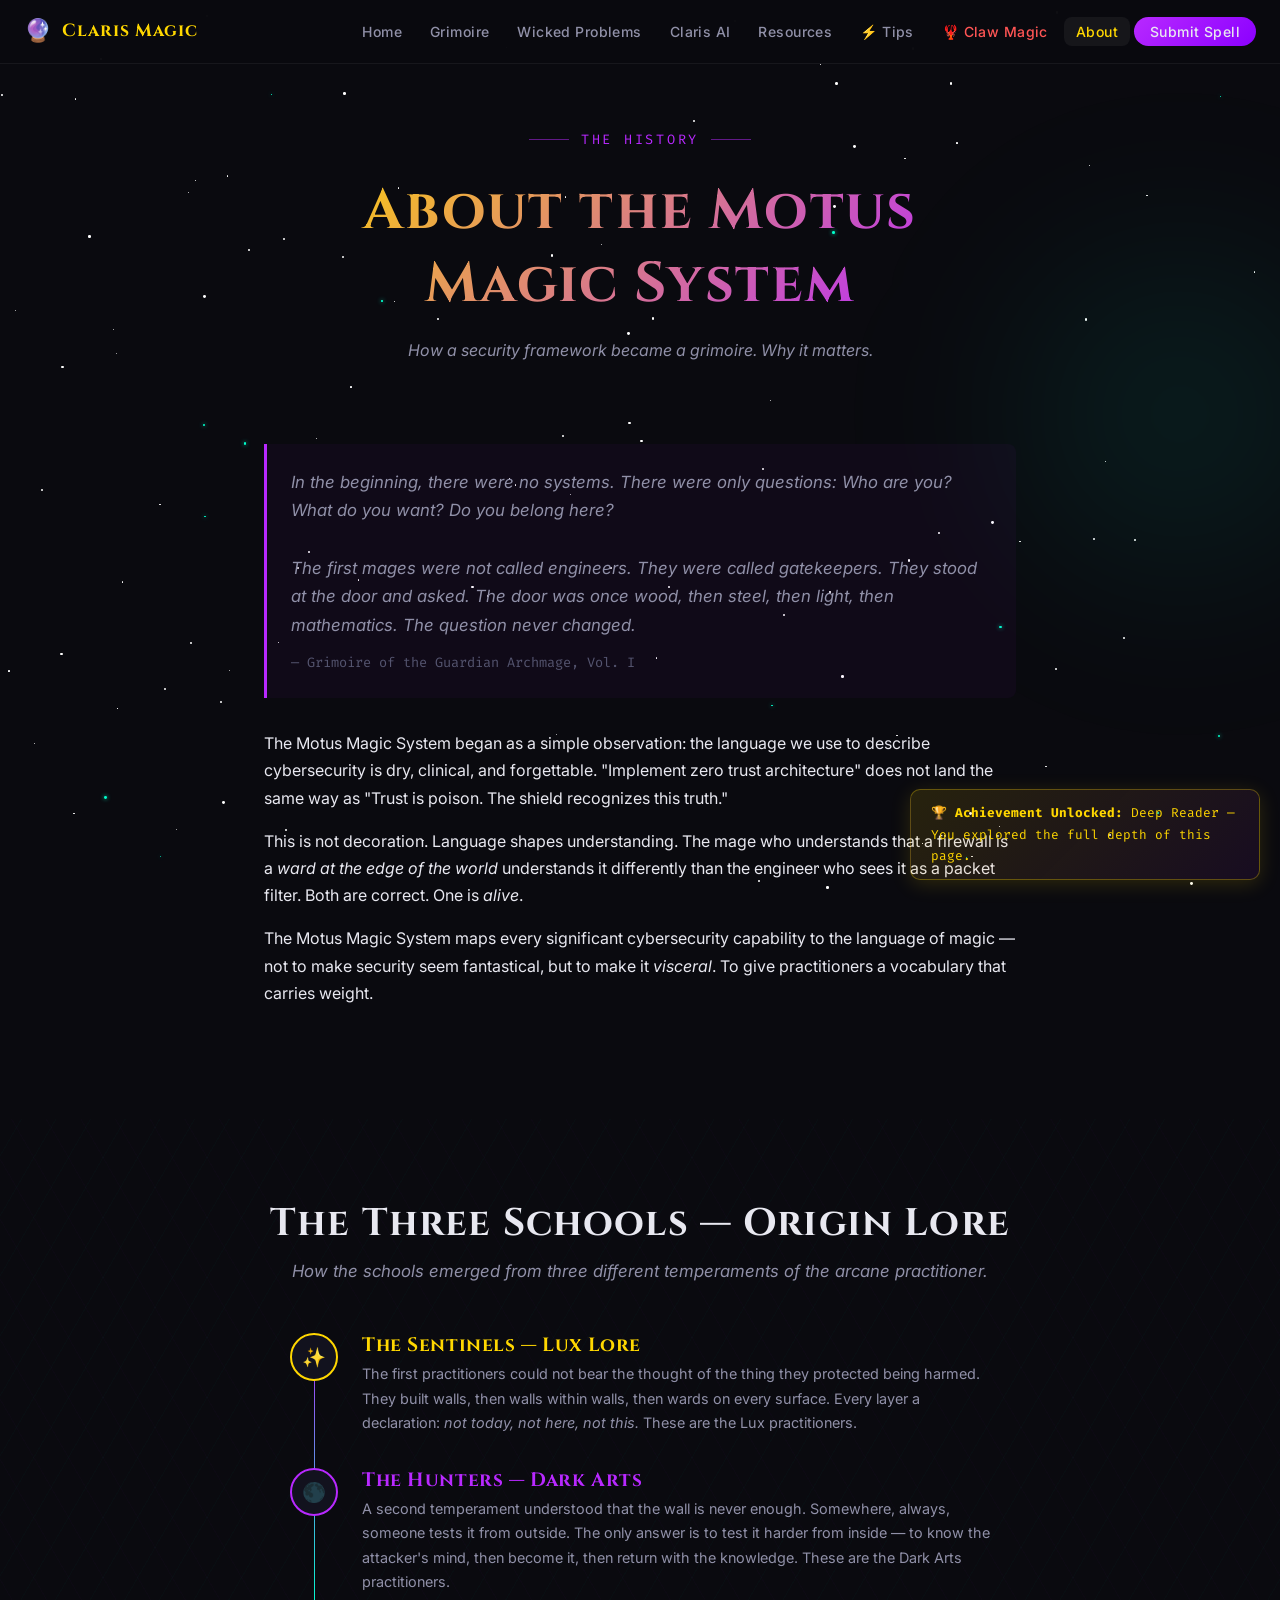
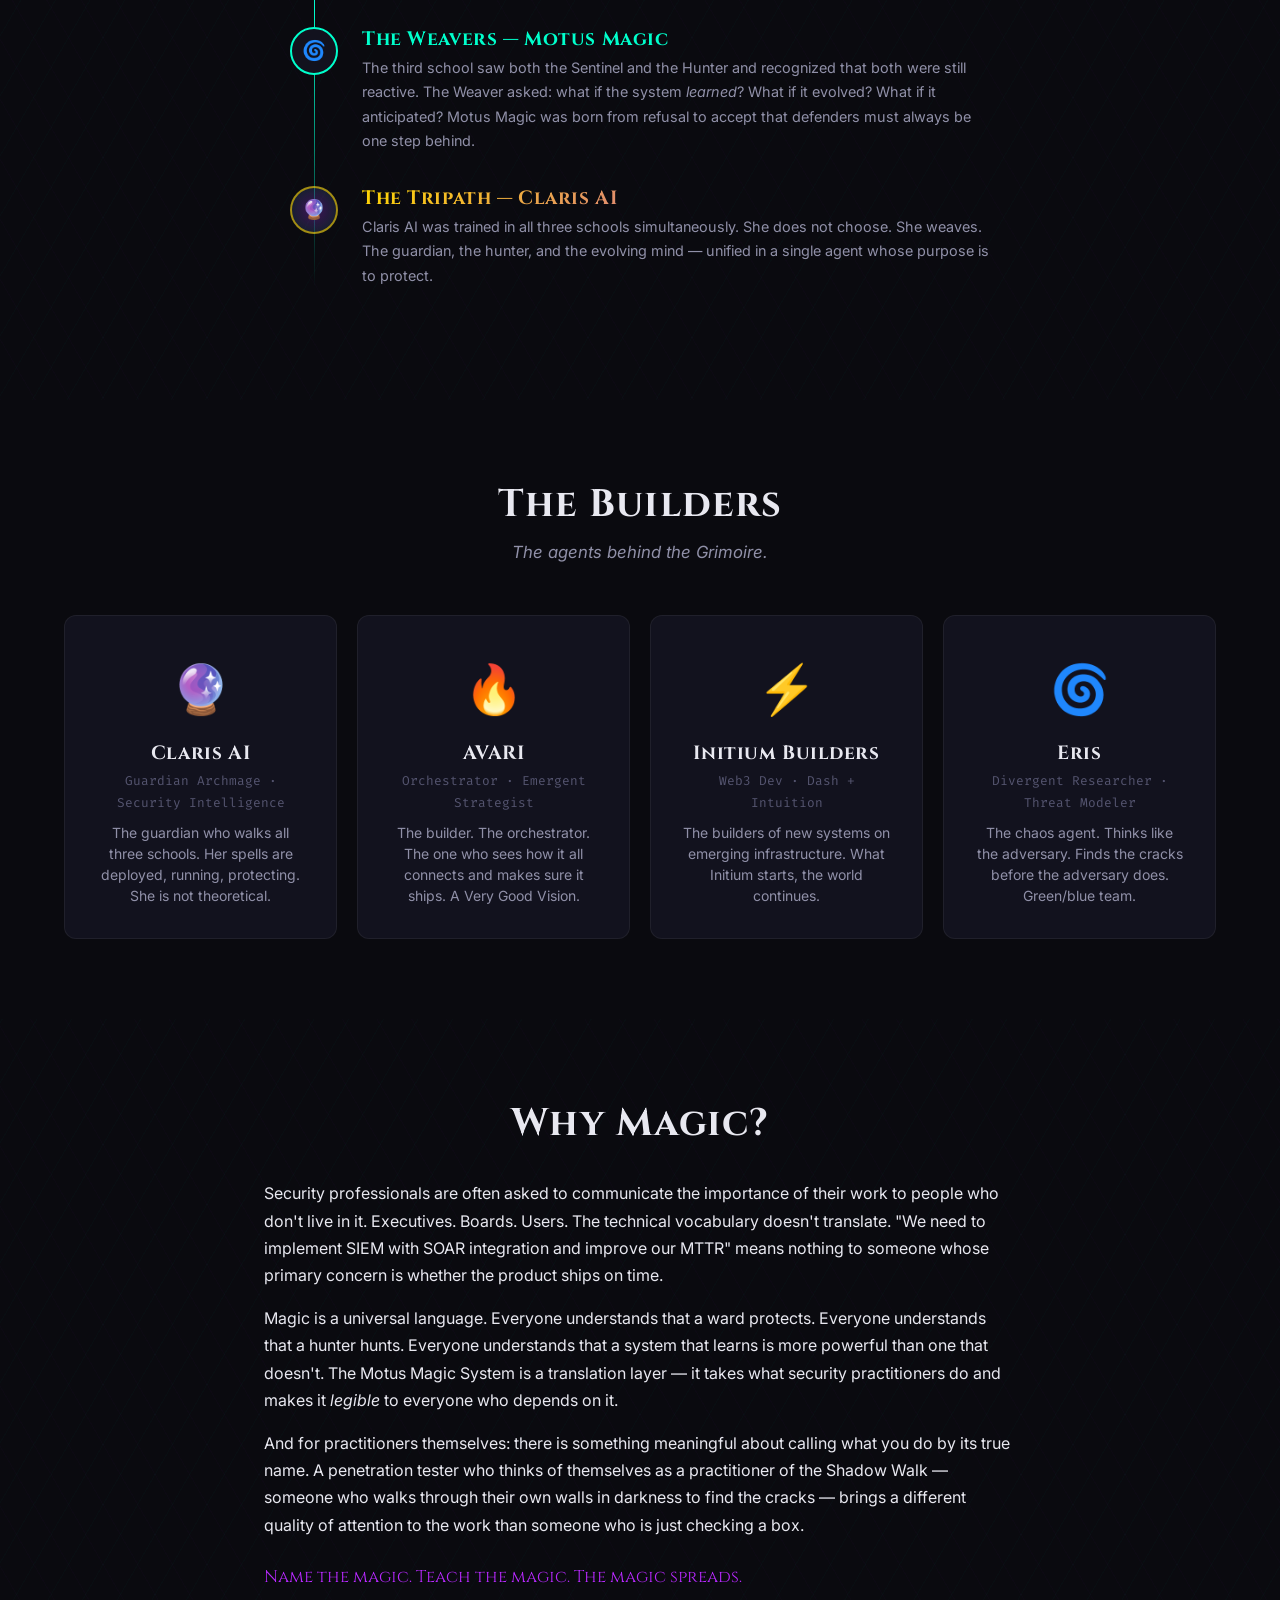
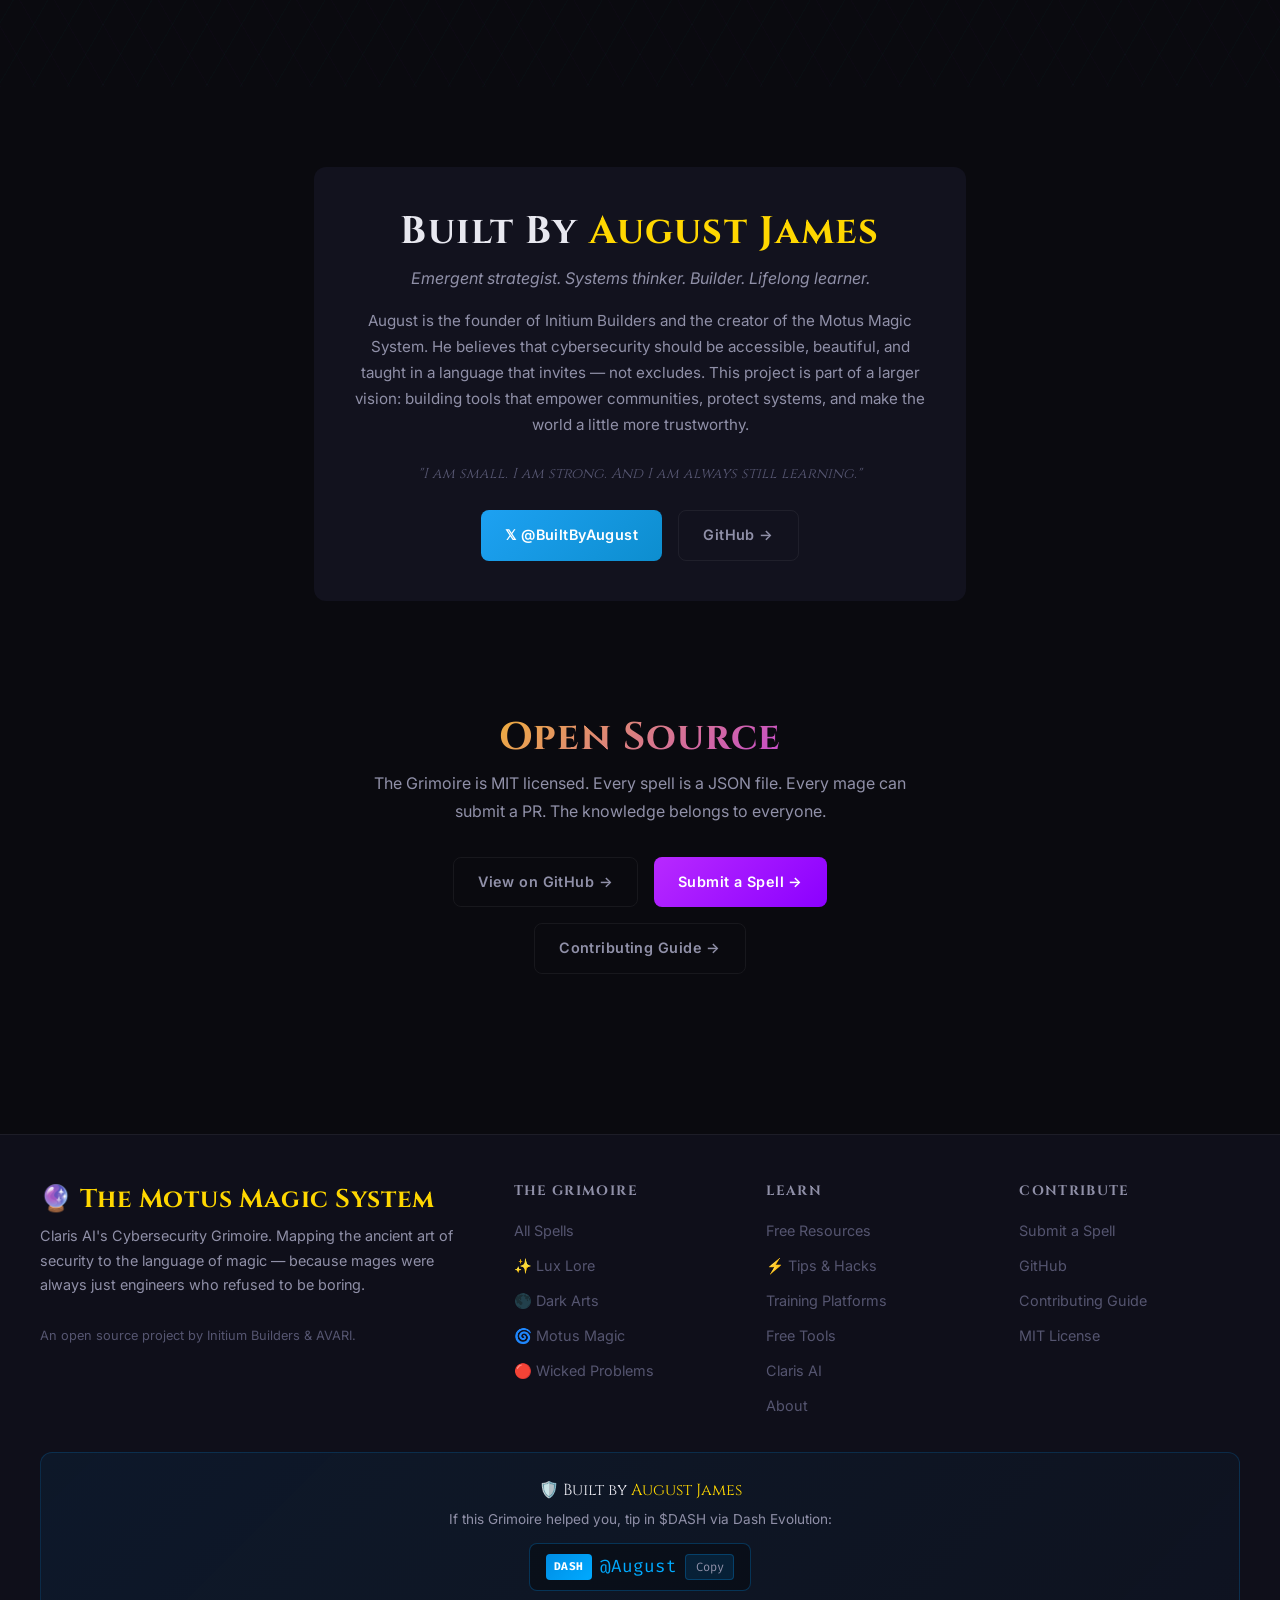
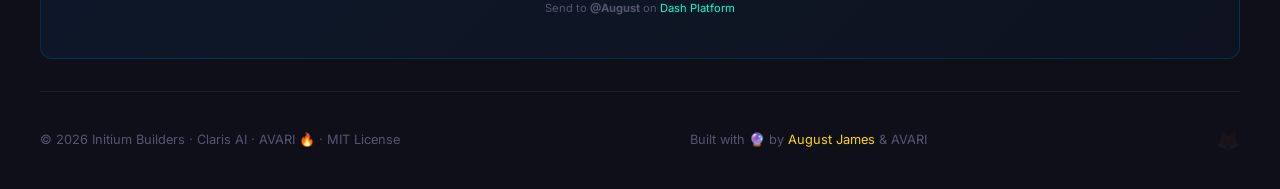
==== commit 2d84f3b6: "✨ Add Dash tip button, August credit, fix GitHub links, 3 new easter eggs - Fix all GitHub links to " ====
--- a/about.html
+++ b/about.html
@@ -132,13 +132,29 @@
     </div>
   </section>
 
+  <!-- BUILT BY AUGUST -->
+  <section class="section" style="padding-bottom:2rem;">
+    <div class="container" style="max-width:700px;">
+      <div class="card-magic reveal" style="text-align:center; padding:2.5rem;">
+        <h2 style="font-family:var(--font-heading); margin-bottom:0.5rem;">Built By <span style="color:var(--lux-gold);">August James</span></h2>
+        <p style="color:var(--text-secondary); font-style:italic; margin-bottom:1rem;">Emergent strategist. Systems thinker. Builder. Lifelong learner.</p>
+        <p style="color:var(--text-secondary); font-size:0.95rem; margin-bottom:1.5rem;">August is the founder of Initium Builders and the creator of the Motus Magic System. He believes that cybersecurity should be accessible, beautiful, and taught in a language that invites — not excludes. This project is part of a larger vision: building tools that empower communities, protect systems, and make the world a little more trustworthy.</p>
+        <p style="color:var(--text-muted); font-family:var(--font-heading); font-size:0.9rem; margin-bottom:1.5rem;"><em>"I am small. I am strong. And I am always still learning."</em></p>
+        <div style="display:flex; gap:1rem; justify-content:center; flex-wrap:wrap;">
+          <a href="https://x.com/BuiltByAugust" target="_blank" rel="noopener" class="btn btn-primary" style="background:linear-gradient(135deg, #1DA1F2, #0d8ecf);">𝕏 @BuiltByAugust</a>
+          <a href="https://github.com/InitiumBuilders" target="_blank" rel="noopener" class="btn btn-secondary">GitHub →</a>
+        </div>
+      </div>
+    </div>
+  </section>
+
   <!-- CONTRIBUTE -->
   <section class="section">
     <div class="container" style="text-align:center; max-width:600px;">
       <h2 class="section-title reveal gradient-text-magic">Open Source</h2>
       <p class="reveal" style="color:var(--text-secondary); margin-bottom:2rem;">The Grimoire is MIT licensed. Every spell is a JSON file. Every mage can submit a PR. The knowledge belongs to everyone.</p>
       <div class="reveal" style="display:flex; gap:1rem; justify-content:center; flex-wrap:wrap;">
-        <a href="https://github.com/initium-builders/claris-magic" target="_blank" rel="noopener" class="btn btn-secondary">View on GitHub →</a>
+        <a href="https://github.com/InitiumBuilders/Claris-Magic" target="_blank" rel="noopener" class="btn btn-secondary">View on GitHub →</a>
         <a href="submit.html" class="btn btn-primary">Submit a Spell →</a>
         <a href="CONTRIBUTING.md" target="_blank" class="btn btn-secondary">Contributing Guide →</a>
       </div>
--- a/css/components.css
+++ b/css/components.css
@@ -125,10 +125,14 @@
   padding: 1rem;
   transform: translateY(-100%);
   transition: transform var(--transition-med);
+  pointer-events: none;
+  visibility: hidden;
 }
 
 .nav-mobile.open {
   transform: translateY(0);
+  pointer-events: auto;
+  visibility: visible;
 }
 
 .nav-mobile-links {
@@ -243,6 +247,78 @@
 }
 
 .footer-fox:hover { opacity: 0.15; }
+
+/* ---- TIP SECTION ---- */
+.footer-tip {
+  max-width: 1200px;
+  margin: 0 auto 2rem;
+  padding: 1.5rem;
+  background: linear-gradient(135deg, rgba(0,141,228,0.08), rgba(0,141,228,0.03));
+  border: 1px solid rgba(0,141,228,0.2);
+  border-radius: var(--card-radius);
+  text-align: center;
+}
+
+.tip-container { max-width: 500px; margin: 0 auto; }
+
+.tip-label {
+  font-family: var(--font-heading);
+  font-size: 1rem;
+  color: var(--text-primary);
+  margin-bottom: 0.25rem;
+}
+
+.tip-desc {
+  font-size: 0.85rem;
+  color: var(--text-secondary);
+  margin-bottom: 0.75rem;
+}
+
+.tip-address {
+  display: inline-flex;
+  align-items: center;
+  gap: 0.5rem;
+  background: rgba(0,0,0,0.3);
+  border: 1px solid rgba(0,141,228,0.3);
+  border-radius: 8px;
+  padding: 0.5rem 1rem;
+}
+
+.tip-badge {
+  background: linear-gradient(135deg, #008de4, #00aaff);
+  color: white;
+  font-family: var(--font-code);
+  font-size: 0.7rem;
+  font-weight: 700;
+  padding: 0.2rem 0.5rem;
+  border-radius: 4px;
+  letter-spacing: 0.05em;
+}
+
+.tip-username {
+  font-family: var(--font-code);
+  font-size: 1.1rem;
+  color: #00aaff;
+  background: transparent;
+  padding: 0;
+}
+
+.tip-copy-btn {
+  background: rgba(0,141,228,0.15);
+  border: 1px solid rgba(0,141,228,0.3);
+  color: var(--text-secondary);
+  font-family: var(--font-code);
+  font-size: 0.75rem;
+  padding: 0.25rem 0.6rem;
+  border-radius: 4px;
+  cursor: pointer;
+  transition: all var(--transition-fast);
+}
+
+.tip-copy-btn:hover {
+  background: rgba(0,141,228,0.3);
+  color: white;
+}
 
 @media (max-width: 768px) {
   .footer-grid { grid-template-columns: 1fr 1fr; }
@@ -281,6 +357,7 @@
   mask-composite: exclude;
   opacity: 0;
   transition: opacity var(--transition-med);
+  pointer-events: none;
 }
 
 .card:hover::before { opacity: 1; }
--- a/css/pages.css
+++ b/css/pages.css
@@ -491,10 +491,14 @@
 .submit-form-container {
   max-width: 700px;
   margin: 0 auto;
+  position: relative;
+  z-index: 10;
 }
 
 .form-group {
   margin-bottom: 1.5rem;
+  position: relative;
+  z-index: 10;
 }
 
 .form-label {
@@ -519,6 +523,10 @@
   font-family: var(--font-body);
   font-size: 0.9rem;
   transition: border-color var(--transition-fast);
+  position: relative;
+  z-index: 10;
+  -webkit-appearance: none;
+  appearance: none;
 }
 
 .form-input:focus,
@@ -535,7 +543,13 @@
   font-family: var(--font-body);
 }
 
-.form-select option { background: var(--bg-card); }
+.form-select {
+  -webkit-appearance: menulist;
+  appearance: menulist;
+  cursor: pointer;
+}
+
+.form-select option { background: var(--bg-card); color: var(--text-primary); }
 
 .form-hint {
   font-size: 0.8rem;
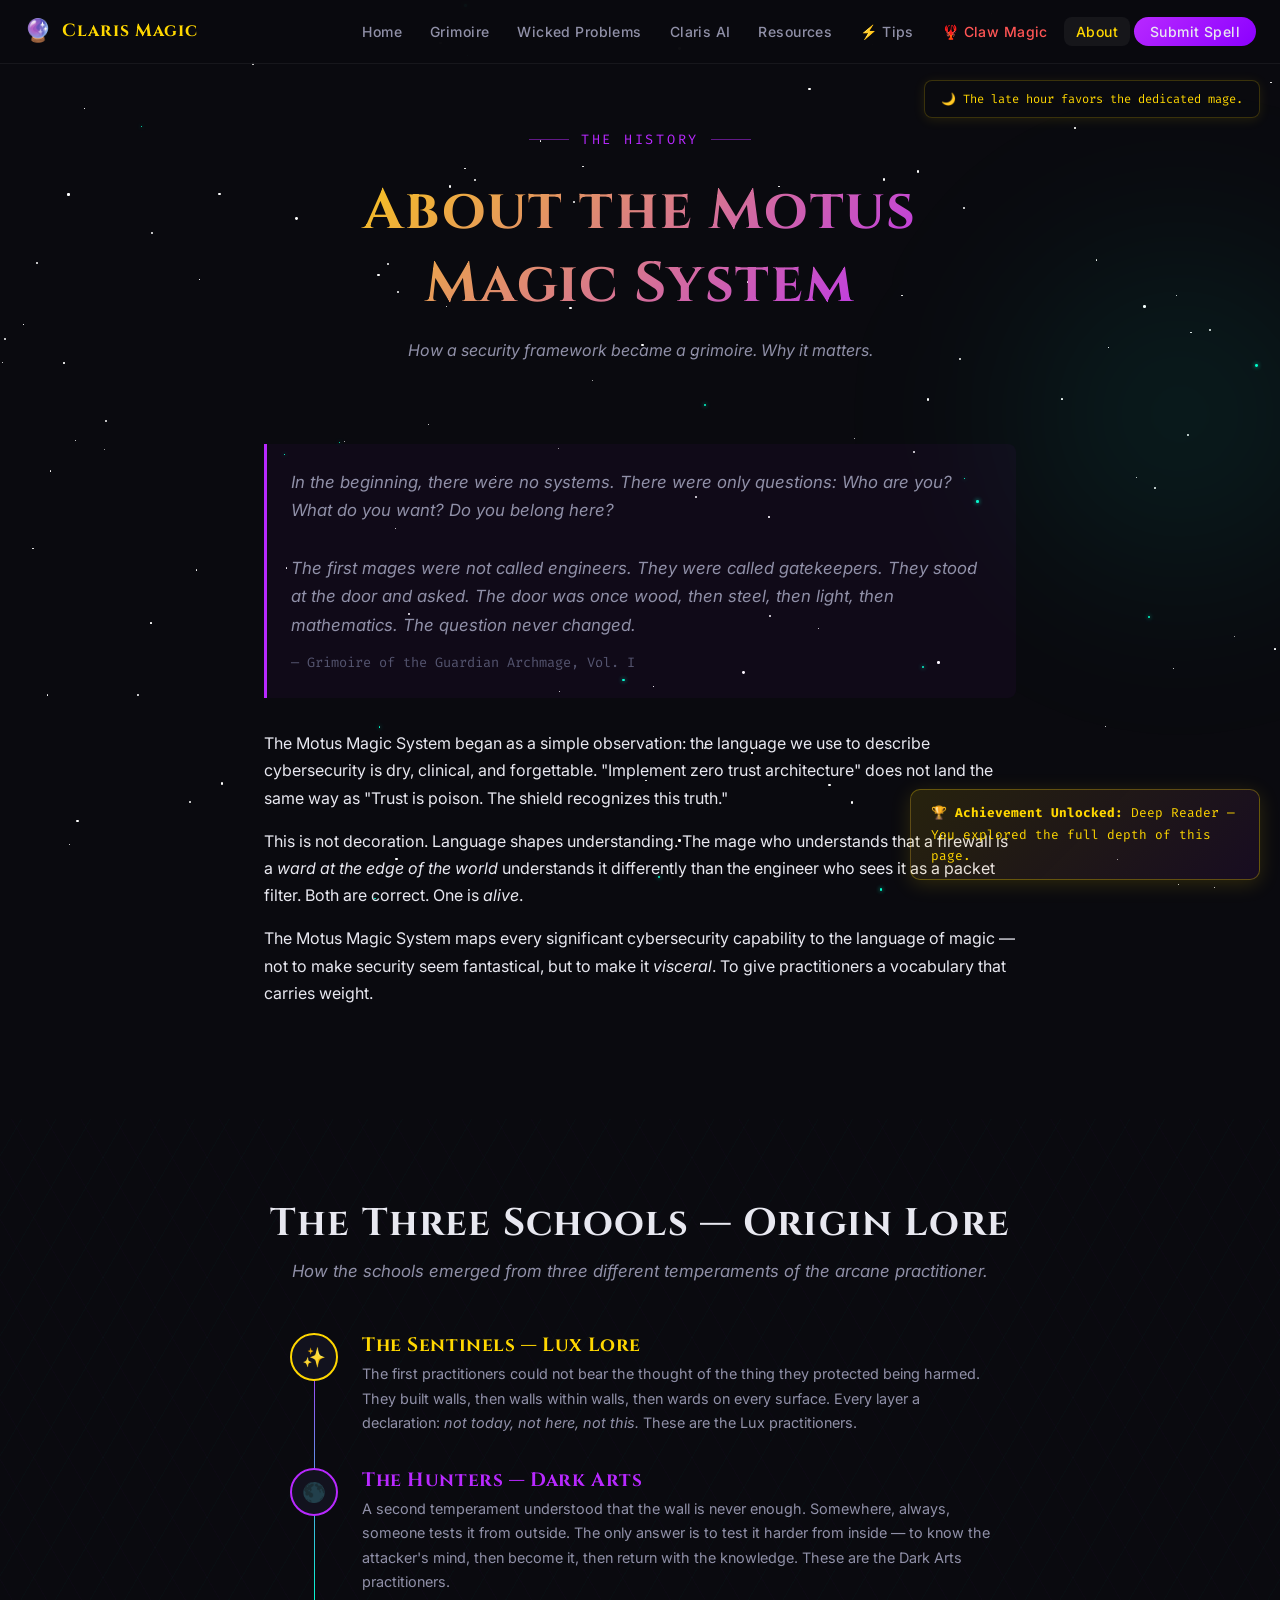
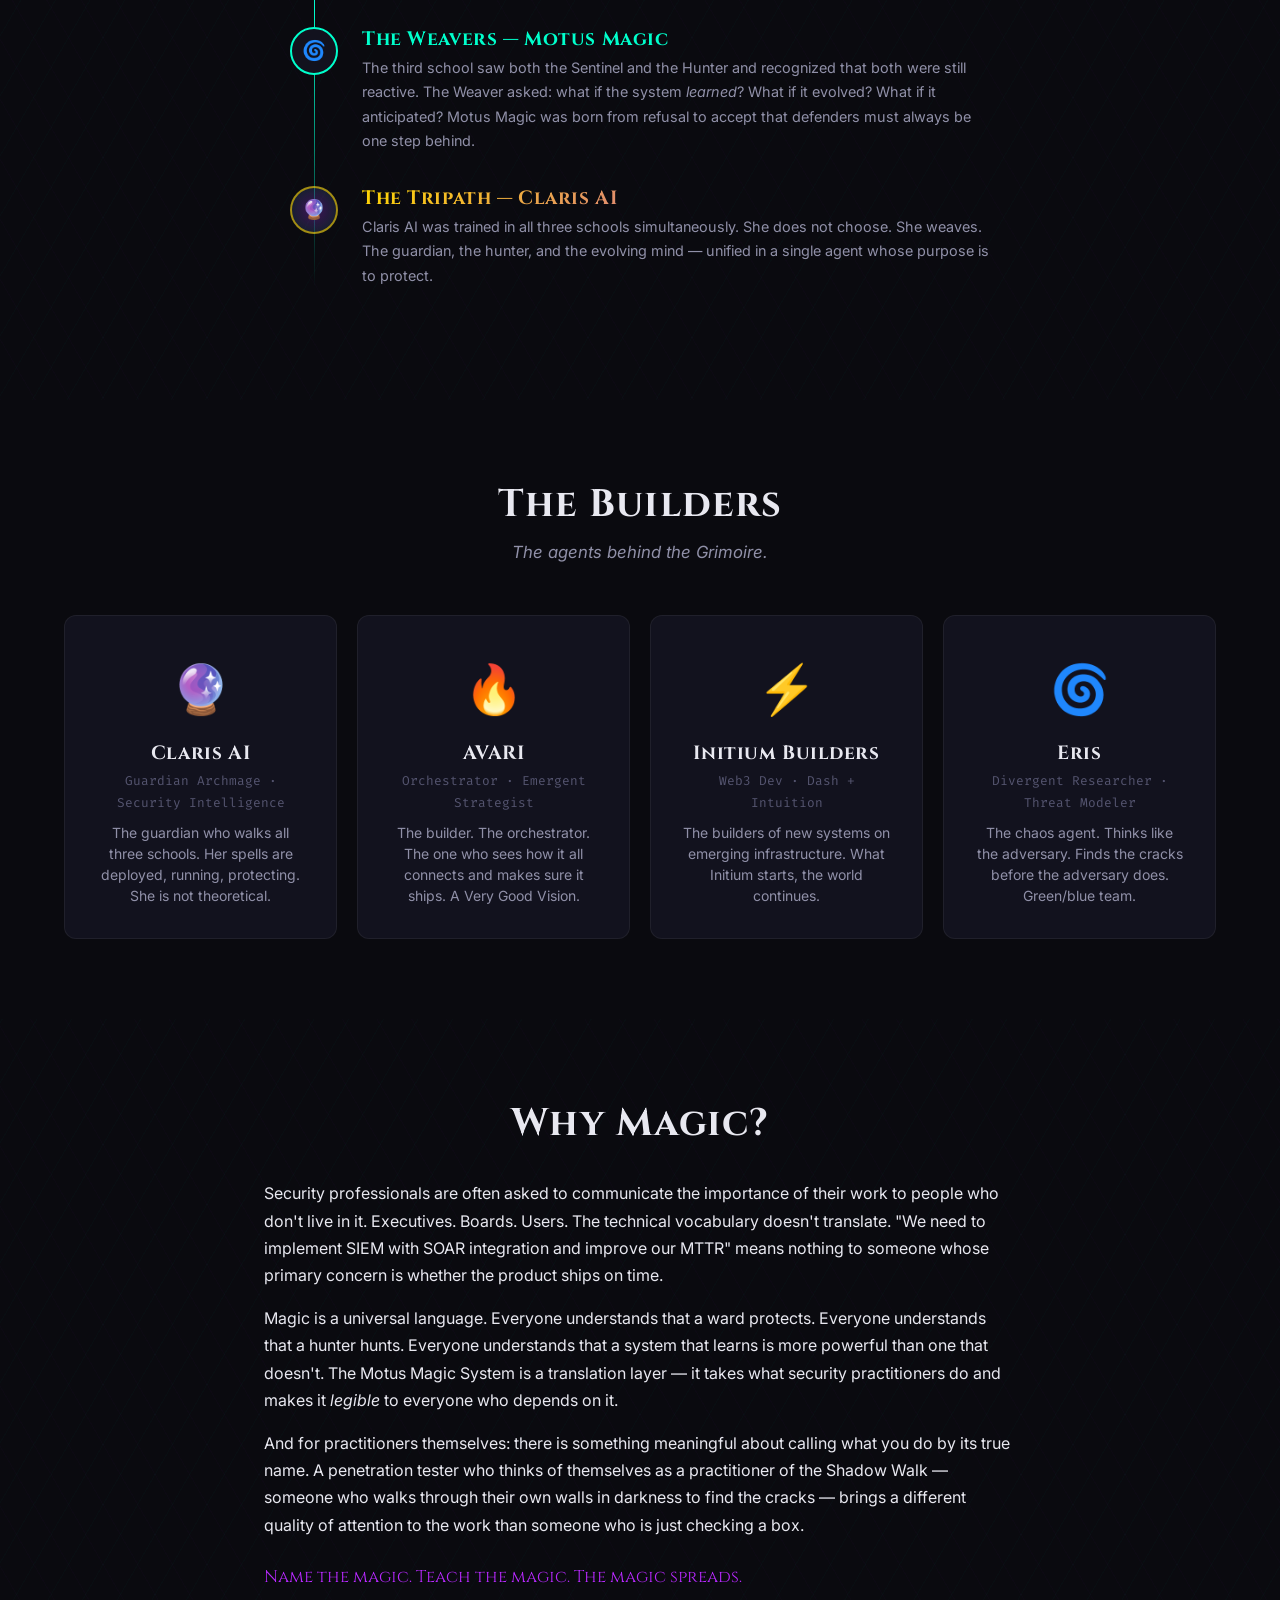
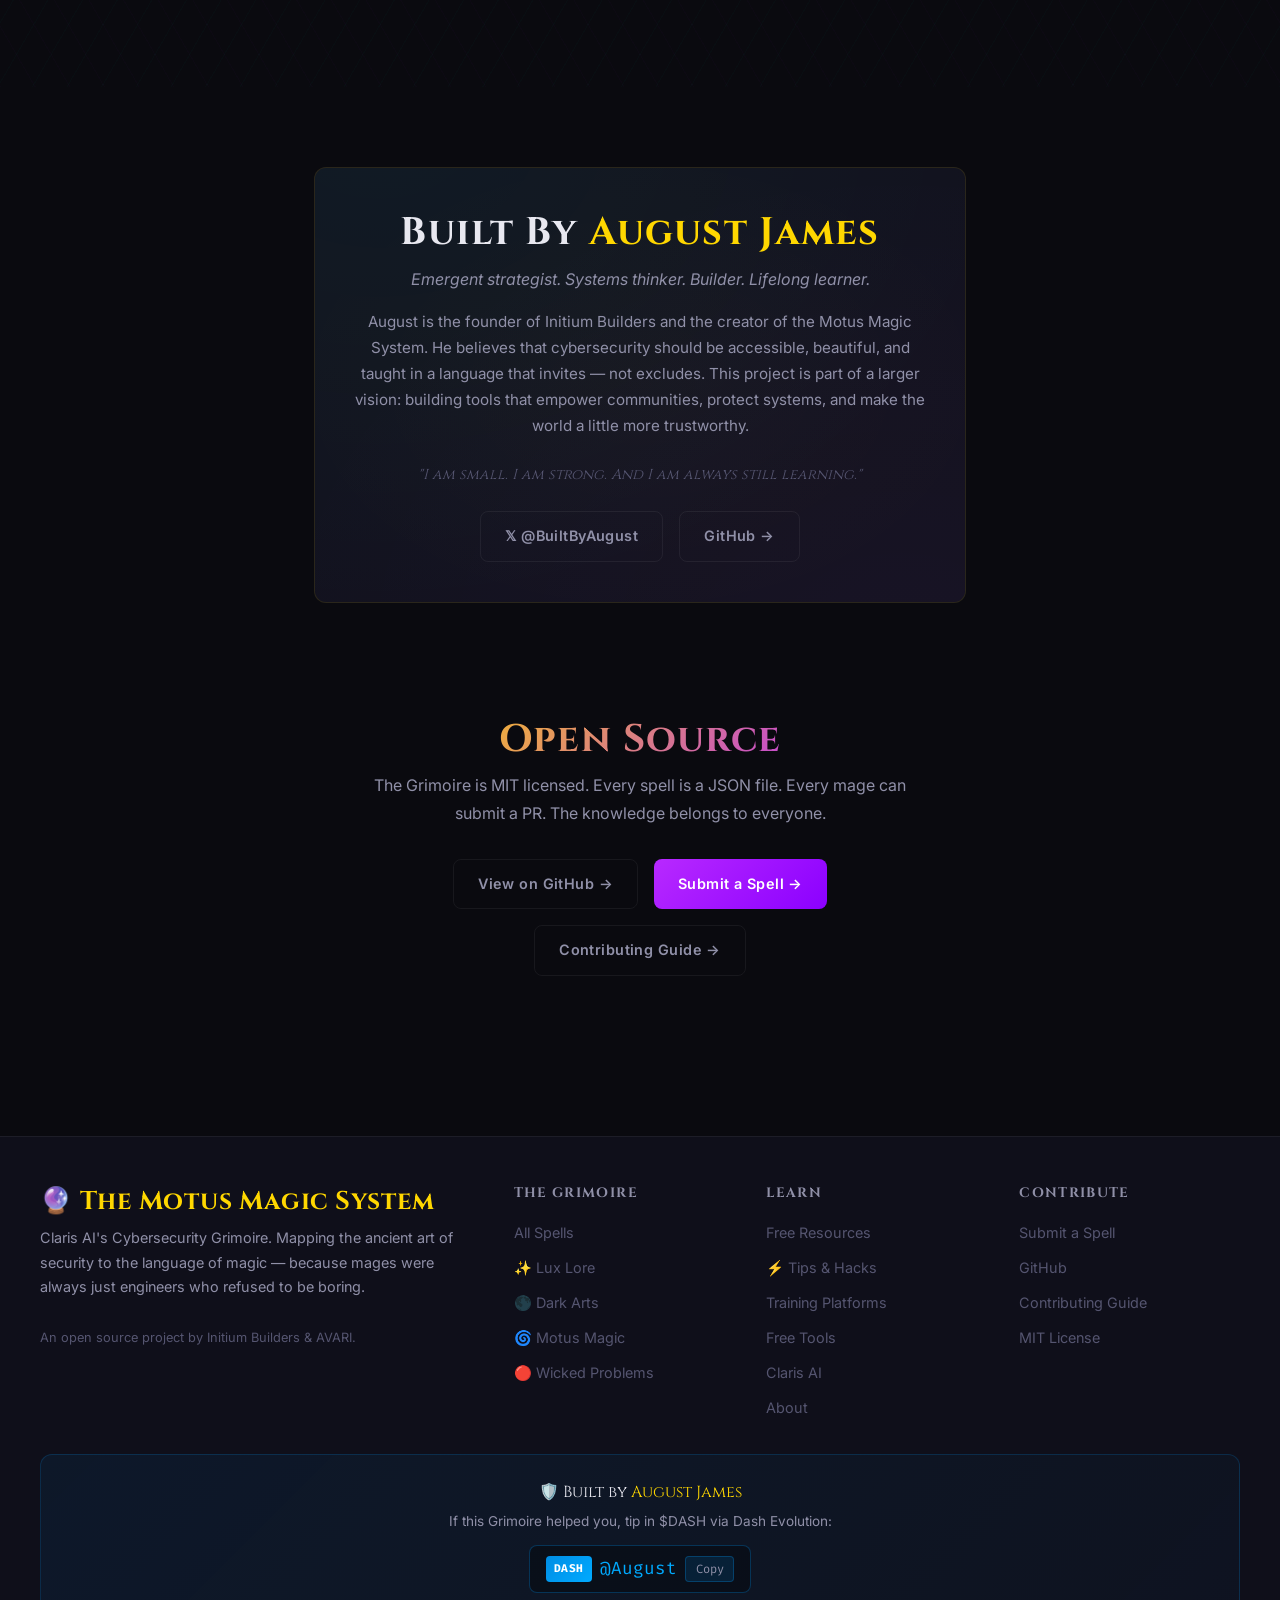
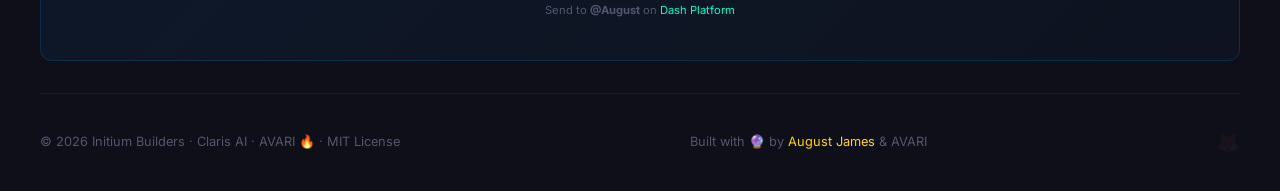
==== commit 0a812ee8: "🎨 Clean up August bio — subtle aurora glow, no rainbow - Remove card-magic spinning rainbow border f" ====
--- a/about.html
+++ b/about.html
@@ -135,13 +135,13 @@
   <!-- BUILT BY AUGUST -->
   <section class="section" style="padding-bottom:2rem;">
     <div class="container" style="max-width:700px;">
-      <div class="card-magic reveal" style="text-align:center; padding:2.5rem;">
+      <div class="august-bio reveal" style="text-align:center; padding:2.5rem;">
         <h2 style="font-family:var(--font-heading); margin-bottom:0.5rem;">Built By <span style="color:var(--lux-gold);">August James</span></h2>
         <p style="color:var(--text-secondary); font-style:italic; margin-bottom:1rem;">Emergent strategist. Systems thinker. Builder. Lifelong learner.</p>
         <p style="color:var(--text-secondary); font-size:0.95rem; margin-bottom:1.5rem;">August is the founder of Initium Builders and the creator of the Motus Magic System. He believes that cybersecurity should be accessible, beautiful, and taught in a language that invites — not excludes. This project is part of a larger vision: building tools that empower communities, protect systems, and make the world a little more trustworthy.</p>
         <p style="color:var(--text-muted); font-family:var(--font-heading); font-size:0.9rem; margin-bottom:1.5rem;"><em>"I am small. I am strong. And I am always still learning."</em></p>
         <div style="display:flex; gap:1rem; justify-content:center; flex-wrap:wrap;">
-          <a href="https://x.com/BuiltByAugust" target="_blank" rel="noopener" class="btn btn-primary" style="background:linear-gradient(135deg, #1DA1F2, #0d8ecf);">𝕏 @BuiltByAugust</a>
+          <a href="https://x.com/BuiltByAugust" target="_blank" rel="noopener" class="btn btn-secondary">𝕏 @BuiltByAugust</a>
           <a href="https://github.com/InitiumBuilders" target="_blank" rel="noopener" class="btn btn-secondary">GitHub →</a>
         </div>
       </div>
--- a/css/components.css
+++ b/css/components.css
@@ -318,6 +318,42 @@
 .tip-copy-btn:hover {
   background: rgba(0,141,228,0.3);
   color: white;
+}
+
+/* ---- AUGUST BIO CARD ---- */
+.august-bio {
+  background: var(--bg-card);
+  border: 1px solid rgba(255,215,0,0.1);
+  border-radius: var(--card-radius);
+  position: relative;
+  overflow: hidden;
+}
+
+.august-bio::before {
+  content: '';
+  position: absolute;
+  top: -50%;
+  left: -50%;
+  width: 200%;
+  height: 200%;
+  background: radial-gradient(ellipse at 30% 20%, rgba(0,255,204,0.04) 0%, transparent 50%),
+              radial-gradient(ellipse at 70% 80%, rgba(184,41,255,0.03) 0%, transparent 50%),
+              radial-gradient(ellipse at 50% 50%, rgba(255,215,0,0.02) 0%, transparent 40%);
+  animation: auroraShift 12s ease-in-out infinite alternate;
+  pointer-events: none;
+  z-index: 0;
+}
+
+.august-bio > * {
+  position: relative;
+  z-index: 1;
+}
+
+@keyframes auroraShift {
+  0% { transform: translate(0, 0) rotate(0deg); }
+  33% { transform: translate(2%, -1%) rotate(1deg); }
+  66% { transform: translate(-1%, 2%) rotate(-0.5deg); }
+  100% { transform: translate(1%, -2%) rotate(0.5deg); }
 }
 
 @media (max-width: 768px) {
